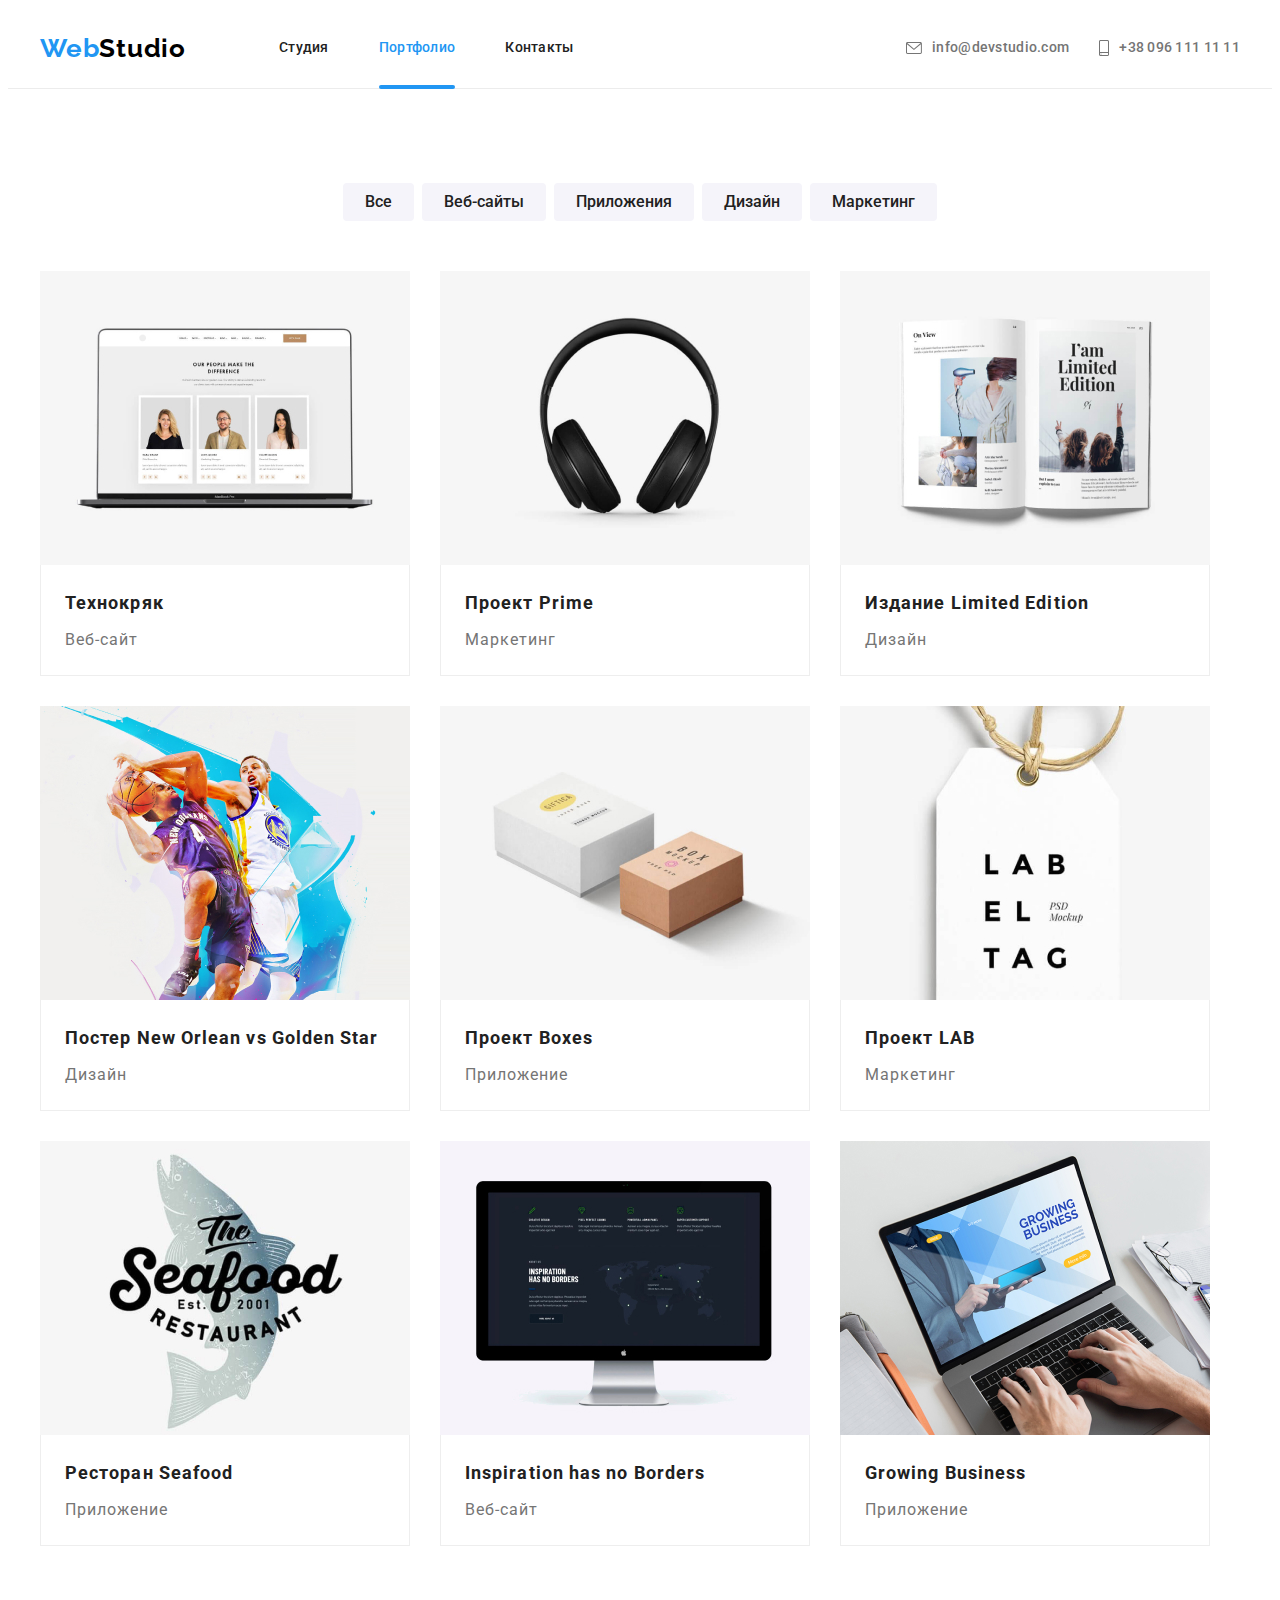
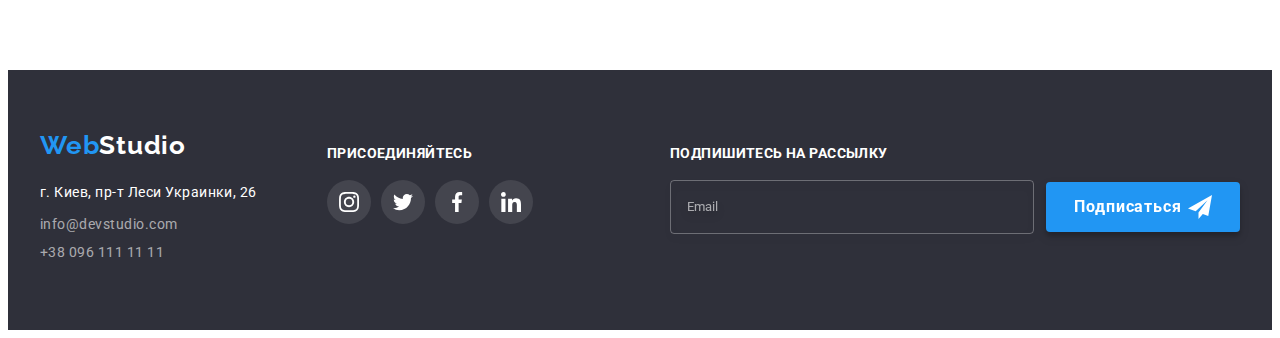
==== portfolio.html @ 794e2be3 "добавляет файлы проекта" ====
<!DOCTYPE html>
<html lang="ru">

<head>
    <meta charset="UTF-8">
    <meta http-equiv="X-UA-Compatible" content="IE=edge">
    <meta name="viewport" content="width=device-width, initial-scale=1.0">
    <title>page 2, Portfolio</title>
    <link rel="preconnect" href="https://fonts.googleapis.com">
    <link rel="preconnect" href="https://fonts.gstatic.com" crossorigin>
    <link href="https://fonts.googleapis.com/css2?family=Raleway:wght@700&family=Roboto:wght@400;500;700;900&display=swap"
        rel="stylesheet">
    <link rel="stylesheet" href="https://cdnjs.cloudflare.com/ajax/libs/modern-normalize/1.1.0/modern-normalize.min.css"
        integrity="sha512-wpPYUAdjBVSE4KJnH1VR1HeZfpl1ub8YT/NKx4PuQ5NmX2tKuGu6U/JRp5y+Y8XG2tV+wKQpNHVUX03MfMFn9Q=="
        crossorigin="anonymous" referrerpolicy="no-referrer" />
    <link rel="stylesheet" href="./css/styles.css">
</head>

<body>
    <!-- Шапка сайта Heder-->
    <header class="header">
        <div class="container header-container">
            <!--Навигация-->
            <nav class="navigate">
                <a class="logo" href="./index.html"><span class="logo-accent">Web</span>Studio</a>
                <ul class="list flex">
                    <li class="site-nav"><a href="./index.html" class="link">Студия</a></li>
                    <li class="site-nav current">
                            <a href="./portfolio.html" class="link active">Портфолио</a>                    
                    </li>
                    <li class="site-nav"><a href="" class="link">Контакты</a></li>
                </ul>
    
            </nav>
            <!--Контакты -->
            <ul class="list contact flex">
                <li class="contact-list">
                    <a class="link link-head-contact" href="mailto:info@devstudio.com">
                        <svg class="contact-icon" width="16" height="12">
                            <use href="./images/icons.svg#icon_envelope"></use>
                        </svg>
                        info@devstudio.com
                    </a>
            
                <li class="contact-list">
                    <a class="link link-head-contact" href="tel:+380961111111">
                        <svg class="contact-icon" width="10" height="16">
                            <use href="./images/icons.svg#icon_smartphone"></use>
                        </svg>
                        +38 096 111 11 11</a>
                </li>
            </ul>
        </div>
    
    </header>

    <main>
        <!--  section Portfolio-->
       <section  class="section portfolio">
        <h1 class="visually-hidden">Портфолио</h1>
            <div class="container portfolio">
                <!-- Filters -->
                <ul class="list flex button-filter-list">
                    <li class="btn-item"><button class="btn button-filter" type="button">Все</button>
                    </li>
                    <li class="btn-item"><button class="btn button-filter" type="button">Веб-сайты</button>
                    </li>
                    <li class="btn-item"><button class="btn button-filter" type="button">Приложения</button>
                    </li>
                    <li class="btn-item"><button class="btn button-filter" type="button">Дизайн</button>
                    </li>
                    <li class="btn-item"><button class="btn button-filter" type="button">Маркетинг</button>
                    </li>
                </ul>
                <!-- ============================
                    Карточка 1 - START
                ============================= -->
                <ul class="list flex">
                    <li class="portfolio-list">
                        <div class="portfolio-thumb">
                            <img class="portfolio-photo" width="370" height="294" src="./images/img_portfolio_page/1_notebook.jpg" alt="Ноутбук">
        <!-- // декоративный overlay на карточку  - start // -->
                            <div class="box-action">
                                <p class="box-action-text">Ресурс предлагает комплексные предложения с разным уровнем функционала и сервисов. Все
                                    это позволит посетителю получить
                                    исчерпывающие сведения о компании или частном лице.</p>
                            </div>
            <!-- // декоративный overlay на карточку  - end // -->
                        </div>
                        <div class="portfolio-box">
                            <h2 class="portfolio-title">Технокряк</h2>
                            <p class="portfolio-text">Веб-сайт</p>
                        </div>
                    </li>
                    <!-- ============================
                         Карточка 1 - END
                    ============================= -->
                    <li class="portfolio-list">
                        <div class="portfolio-thumb">
                            <img class="portfolio-photo" width="370" height="294" src="./images/img_portfolio_page/2_headphones.jpg" alt="Наушники">
                            <div class="box-action">
                                <p class="box-action-text">Ресурс предлагает комплексные предложения с разным уровнем функционала и сервисов. Все
                                    это позволит посетителю получить
                                    исчерпывающие сведения о компании или частном лице.</p>
                            </div>
                        </div>
                        <div class="portfolio-box">
                            <h2 class="portfolio-title">Проект Prime</h2>
                            <p class="portfolio-text">Маркетинг</p>
                        </div>
                    </li>
                    <!-- ================================ -->
                    <li class="portfolio-list">
                        <div class="portfolio-thumb">
                            <img class="portfolio-photo" width="370" height="294" src="./images/img_portfolio_page/3_book.jpg" alt="Книга">
                            <div class="box-action">
                                <p class="box-action-text">Ресурс предлагает комплексные предложения с разным уровнем функционала и сервисов. Все
                                    это позволит посетителю получить
                                    исчерпывающие сведения о компании или частном лице.</p>
                            </div>
                        </div>
                        <div class="portfolio-box">
                            <h2 class="portfolio-title">Издание Limited Edition</h2>
                            <p class="portfolio-text">Дизайн</p>
                        </div>
                    </li>
                    <!-- ================================= -->
                    <li class="portfolio-list">
                        <div class="portfolio-thumb">
                            <img class="portfolio-photo" width="370" height="294" src="./images/img_portfolio_page/4_basketball.jpg" alt="Баскетболисты">
                            <div class="box-action">
                                <p class="box-action-text">Ресурс предлагает комплексные предложения с разным уровнем функционала и сервисов. Все
                                    это позволит посетителю получить
                                    исчерпывающие сведения о компании или частном лице.</p>
                            </div>
                        </div>
                        <div class="portfolio-box">
                            <h2 class="portfolio-title">Постер New Orlean vs Golden Star</h2>
                            <p class="portfolio-text">Дизайн</p>
                        </div>
                    </li>
                    <!-- =================================== -->
                    <li class="portfolio-list">
                        <div class="portfolio-thumb">
                            <img class="portfolio-photo" width="370" height="294" src="./images/img_portfolio_page/5_boxes.jpg" alt="Коробки">
                            <div class="box-action">
                                <p class="box-action-text">Ресурс предлагает комплексные предложения с разным уровнем функционала и сервисов. Все
                                    это позволит посетителю получить
                                    исчерпывающие сведения о компании или частном лице.</p>
                            </div>
                        </div>
                        <div class="portfolio-box">
                            <h2 class="portfolio-title">Проект Boxes</h2>
                            <p class="portfolio-text">Приложение</p>
                        </div>
                    </li>
                    <!-- =================================== -->
                    <li class="portfolio-list">
                        <div class="portfolio-thumb">
                            <img class="portfolio-photo" width="370" height="294" src="./images/img_portfolio_page/6_label.jpg" alt="Лейба">
                            <div class="box-action">
                                <p class="box-action-text">Ресурс предлагает комплексные предложения с разным уровнем функционала и сервисов. Все
                                    это позволит посетителю получить
                                    исчерпывающие сведения о компании или частном лице.</p>
                            </div>
                        </div>
                        <div class="portfolio-box">
                            <h2 class="portfolio-title">Проект LAB</h2>
                            <p class="portfolio-text">Маркетинг</p>
                        </div>
                    </li>
                    <!-- ===================================== -->
                    <li class="portfolio-list">
                        <div class="portfolio-thumb">
                            <img class="portfolio-photo" width="370" height="294" src="./images/img_portfolio_page/7_seafood.jpg" alt="Морепродукты">
                            <div class="box-action">
                                <p class="box-action-text">Ресурс предлагает комплексные предложения с разным уровнем функционала и сервисов. Все
                                    это позволит посетителю получить
                                    исчерпывающие сведения о компании или частном лице.</p>
                            </div>
                        </div>
                        <div class="portfolio-box">
                            <h2 class="portfolio-title">Ресторан Seafood</h2>
                            <p class="portfolio-text">Приложение</p>
                        </div>
                    </li>
                    <!-- ===================================== -->
                    <li class="portfolio-list">
                        <div class="portfolio-thumb">
                            <img class="portfolio-photo" width="370" height="294" src="./images/img_portfolio_page/8_screen_computer.jpg" alt="Экран компьютера">
                            <div class="box-action">
                                <p class="box-action-text">Ресурс предлагает комплексные предложения с разным уровнем функционала и сервисов. Все
                                    это позволит посетителю получить
                                    исчерпывающие сведения о компании или частном лице.</p>
                            </div>
                        </div>
                        <div class="portfolio-box">
                            <h2 class="portfolio-title">Inspiration has no Borders</h2>
                            <p class="portfolio-text">Веб-сайт</p>
                        </div>
                    </li>
                    <!-- ======================================= -->
                    <li class="portfolio-list">
                        <div class="portfolio-thumb">
                            <img class="portfolio-photo" width="370" height="294" src="./images/img_portfolio_page/9_hands.jpg" alt="Руки">
                            <div class="box-action">
                                <p class="box-action-text">Ресурс предлагает комплексные предложения с разным уровнем функционала и сервисов. Все
                                    это позволит посетителю получить
                                    исчерпывающие сведения о компании или частном лице.</p>
                            </div>
                        </div>
                        <div class="portfolio-box">
                            <h2 class="portfolio-title">Growing Business</h2>
                            <p class="portfolio-text">Приложение</p>
                        </div>
                    </li>
                    <!-- ====================================== -->
                </ul>
            </div>
       </section>

    </main>

    <!-- Футер -->
    <footer class="footer">
        <div class="container">
            <ul class="list flex">
                <li class="footer-box">
    
                    <a class="logo logo-white" href="/"><span class="logo-accent">Web</span>Studio</a>
    
                    <address class="address">г. Киев, пр-т Леси Украинки, 26</address>
    
                    <ul class="list">
                        <li class="adress-list"><a href="mailto:info@devstudio.com" class="contact">info@devstudio.com</a>
                        </li>
                        <li class="adress-list"><a href="tel:+380961111111" class="contact">+38 096 111 11 11</a></li>
                    </ul>
                </li>
                <!-- Присоединяйтесь, ссылки на соц сети -->
                <li class="footer-box">
    
                    <h3 class="footer-title">ПРИСОЕДИНЯЙТЕСЬ</h3>
    
                    <ul class="footer-list">
                        <li class="socials-item">
                            <a class="footer-socials-link" href="https://instagram.com" target="_blank"
                                rel="noopener noreferrer" aria-label="Instagram link">
                                <svg class="footer-socials-icon" width="20" height="20">
                                    <use href="./images/icons.svg#icon_instagram"></use>
                                </svg>
                            </a>
                        </li>
                        <li class="socials-item">
                            <a class="footer-socials-link" href="https://twitter.com" target="_blank"
                                rel="noopener noreferrer" aria-label="Twitter link">
                                <svg class="footer-socials-icon" width="20" height="20">
                                    <use href="./images/icons.svg#icon_twitter"></use>
                                </svg>
                            </a>
                        </li>
                        <li class="socials-item">
                            <a class="footer-socials-link" href="https://facebook.com" target="_blank"
                                rel="noopener noreferrer" aria-label="Facebook link">
                                <svg class="footer-socials-icon" width="20" height="20">
                                    <use href="./images/icons.svg#icon_facebook"></use>
                                </svg>
                            </a>
                        </li>
                        <li class="socials-item">
                            <a class="footer-socials-link" href="https://linkedin.com" target="_blank"
                                rel="noopener noreferrer" aria-label="Linkedin link">
                                <svg class="footer-socials-icon" width="20" height="20">
                                    <use href="./images/icons.svg#icon_linkedin"></use>
                                </svg>
                            </a>
                        </li>
                    </ul>   
                </li>
                <li class="footer-custom">
                    <!-- Форма футер подпишитесь на рассылку - start -->
                    
                    <p class="footer-title">Подпишитесь на рассылку</p>
                    <form class="form-footer">
                    
                        <label class="visually-hidden">Email</label>
                        <input class="footer-input" type="email" name="email" placeholder="Email" />
                       
                        <button class="btn footer-submit" type="submit">Подписаться
                            <svg class="footer-send" width="24" height="24">
                                <use href="./images/icons.svg#icon-send"></use>
                            </svg>
                        </button>
                    </form>
                    <!-- Форма футер подпишитесь на рассылку - END -->
                </li>
            </ul>
        </div>
    </footer>
</body>

</html>
---- css/styles.css ----
/* =================
      css Переменные 
==================== */
:root {
--primary-text-color: #757575;
--logo-text-color: #000000;
--title-text-color: #212121;
--accent-color: #2196f3;
--primary-background-color: #e5e5e5;
--bg-color-section: #F5F4FA;
--bg-color-hero:#C4C4C4;
--wight-color: #ffffff;
--bg-icon: #AFB1B8;
--box-shadow-card: 0px 1px 3px rgba(0, 0, 0, 0.12),0px 1px 1px rgba(0, 0, 0, 0.14),0px 2px 1px rgba(0, 0, 0, 0.2);
--box-shadow-button: 0px 4px 4px rgba(0, 0, 0, 0.15);
--box-shadow-active-btn-filter: 0px 3px 1px rgba(0, 0, 0, 0.1),
0px 1px 2px rgba(0, 0, 0, 0.08),
0px 2px 2px rgba(0, 0, 0, 0.12);
--box-shadow-portfolio-list: 0px 1px 1px rgba(0, 0, 0, 0.12),
    0px 4px 4px rgba(0, 0, 0, 0.06),
    1px 4px 6px rgba(0, 0, 0, 0.16);
--bg-color-portfolio-thumb:rgba(33, 150, 243, 0.9);
}


body {
  font-family: Roboto, sans-serif;
  background-color: var(--wight-color);
  letter-spacing: 0.03em;
}

/* =======================
общие классы - start 
======================== */
img {
  display: block;
}

p {
  margin: 0;
}

.link {
  text-decoration: none;
}

.container {
  width: 1200px;
  margin-left: auto;
  margin-right: auto;
  padding-left: 15px;
  padding-right: 15px;
}

.list {
  list-style: none;
  padding: 0;
  margin: 0;
}

.list.flex {
  display: flex;
  flex-wrap: wrap;
  align-items: center;
}

.visually-hidden {
  position: absolute;
  width: 1px;
  height: 1px;
  margin: -1px;
  border: 0;
  padding: 0;
  white-space: nowrap;
  clip-path: inset(100%);
  clip: rect(0 0 0 0);
  overflow: hidden;
}

.team-title,
.hero-title,
.covorker-title,
.portfolio-title,
.portfolio-text,
.quality-title,
.title-section,
.clients-title,
.paragraph,
.not-displayed,
.futer-title {
  padding: 0px;
  margin: 0px;
}

.item {
  text-decoration: none;
  font-weight: 500;
  font-size: 14px;
  line-height: 1.14;
  letter-spacing: 0.02em;
  color: var(--primary-text-color);
  transition: color 250ms
  cubic-bezier(0.4, 0, 0.2, 1);
}

.item:hover,
.item:focus {
  color: var(--accent-color);
}
/* ========================= 
общие классы - end 
========================== */


/* =======================
ЛОГОТИП - start 
======================== */

.logo {
  text-decoration: none;
  font-family: Raleway, sans-serif;
  font-weight: 700;
  font-size: 26px;
  line-height: 1.19;
  letter-spacing: 0.03em;
  color: var(--logo-text-color);
}

.logo-accent {
  text-decoration: none;
  color: var(--accent-color);
}

/* =========================
часть лого в Футере 
========================== */
.logo-white {
  display: inline-block;
  margin-bottom: 20px;
  text-decoration: none;
  color: var(--wight-color);
}

.navigate > .logo {
  margin-right: 93px;
}

/* =========================
       ЛОГОТИП - end 
========================== */

/* ==========================
ШАПКА САЙТА Heder  - start
=========================== */

.header {
  border-bottom: 1px solid #ececec;
}

.header-container {
  display: flex;
  align-items: center;
}

.navigate {
  display: flex;
  align-items: center;
}

/* =================================
КНОПКИ НАВИГАЦИИ по сайту - start 
================================== */

.btn-item:not(:last-child) {
  margin-right: 8px;
}

.site-nav:not(:last-child) {
  margin-right: 50px;
}

.contact-flex {
  display: flex;
  align-items: center;
  justify-content: center;
}

.site-nav {
  display: block;
  padding-top: 32px;
  padding-bottom: 32px;
  font-weight: 500;
  font-size: 14px;
  line-height: 1.14;
  letter-spacing: 0.02em;
}
/* ===============================
подчеркивание на активной странице - start 
===============================  */

.site-nav.current {
  padding: 0;
}
.link.active {
  position: relative;
  display: block;
  padding-top: 32px;
  padding-bottom: 32px;
}

.active::after {
  position: absolute;
  content: '';
  left: 0;
  bottom: -1%;
  width: 100%;
  height: 4px;
  background: #2196F3;
  border-radius: 2px; 
}


/* ==============================
кнопки навигация по сайту - end 
================================ */

/* ===============================
ссылки на e-mail и тел - start 
================================ */


.link-head-contact {
  display: flex;
  justify-content: center;
  align-items: center;
  
  padding-top: 32px;
  padding-bottom: 32px;
  font-weight: 500;
  font-size: 14px;
  line-height: 1.14;
  letter-spacing: 0.02em;
  color: var(--primary-text-color);
  transition: color 250ms
  cubic-bezier(0.4, 0, 0.2, 1);
}


.link.link-head-contact:hover,
.link.link-head-contact:focus {
  color: var(--accent-color);
}

.site-nav .link:hover,
.site-nav .link:focus {
  color: var(--accent-color);
}

.site-nav .link {
  text-decoration: none;
  font-weight: 500;
  font-size: 14px;
  line-height: 1.14;
  letter-spacing: 0.02em;
  color: var(--title-text-color);
  transition: color 250ms
  cubic-bezier(0.4, 0, 0.2, 1);
}

.current >.link {
  color: var(--accent-color);
}

.icon-page {
  fill: currentColor;
}

.list.contact {
  margin-left: auto;
}

.contact-list:not(:last-child) {
  margin-right: 30px;
}
/* ================================
иконки конверт и телефон - start 
=================================  */
.contact-icon {
  margin-right: 10px;
  fill: currentColor
  
}

.link-head-contact:hover.contact-icon,
.link-head-contact:focus.contact-icon {
  color: var(--accent-color);
}


/* ================================
иконки конверт и телефон - end 
================================= */
/* ================================
ШАПКА САЙТА Heder - end 
================================== */


/* ================================
ГЛАВНАЯ СТРАНИЦА - start 
================================== */

/* =========================
SECTION Герой - start 
========================== */

.section {
  padding-top: 94px;
  padding-bottom: 94px;
}

.hero-section {
  background-color: var(--bg-color-hero);
  text-align: center;
}

/* ===========================
фон на весь блок Герой - start 
============================ */

.overlay {
  max-width: 1600px;
  margin-left: auto;
  margin-right: auto;
  padding-top: 200px;
  padding-bottom: 200px;
  background-image: linear-gradient(
    to right,
    rgba(47, 48, 58, 0.4),
    rgba(47, 48, 58, 0.4)
  ),
  url(../images/img_main_page/bg_hero_copy.jpeg);
  background-repeat: no-repeat;
  background-position: center;
  background-size: cover;
}

.hero-title {
  margin-top: 0;
  margin-bottom: 30px;
  font-weight: 900;
  font-size: 44px;
  line-height: 1.36;
  color: var(--wight-color);
  text-align: center;
  text-transform: uppercase;
  letter-spacing: 0.06em;
}

/* ==========================
фон на весь блок Герой - end 
=========================== */

/* ===========================
Button Заказать услугу - start 
============================ */

.btn {
  display: inline-flex;
  align-items: center;
  border: none;
  cursor: pointer;
  position: relative;
  border-radius: 4px;
}

.hero-button {
  box-shadow: var(--box-shadow-button);
  padding: 10px 32px;
  font-weight: 700;
  font-size: 16px;
  line-height: 1.87;
  text-align: center;
  color: var(--wight-color);
  background-color: var(--accent-color);
  transition: color 250ms cubic-bezier(0.4, 0, 0.2, 1);
}
.hero-button:hover,
.hero-button:focus {
  background-color: #188CE8;
}


/* =========================
Button Заказать услугу - end 
========================== */

/* ==============
МОДАЛЬНОЕ ОКНО - start
============== */
.backdrop {
  position: fixed;
  top: 0;
  left: 0;
  width: 100%;
  height: 100%;
  background: rgba(0, 0, 0, 0.5);
  opacity: 1;
  transition: opacity 250ms cubic-bezier(0.4, 0, 0.2, 1);
}

.backdrop.is-hidden {
  visibility: hidden;
  opacity: 0;
  pointer-events: none;
} 

.modal {
  position: absolute;
top: 50%;
left: 50%;
padding: 40px;
text-align: left;
min-width: 528px;
min-height: 581px;
background-color: var(--wight-color);
box-shadow: 0px 1px 3px rgba(0, 0, 0, 0.12),
0px 1px 1px rgba(0, 0, 0, 0.14),
0px 2px 1px rgba(0, 0, 0, 0.2);
border-radius: 4px;

transform: translate(-50%, -50%) scaleX(1);
transition: transform 250ms cubic-bezier(0.4, 0, 0.2, 1);
}

.backdrop.is-hidden .modal {
  transform: translate(-50%, -50%) scaleX(0);
  
}

.close-modal {
  position: absolute;
  display: flex;
  align-items: center;
  justify-content: center;
  padding: 0;
  top: 8px;
  right: 8px;
  width: 30px;
  height: 30px;
  border: 1px solid rgba(0, 0, 0, 0.1);
  border-radius: 50%;
  background-color: transparent;
  transition: border 250ms cubic-bezier(0.4, 0, 0.2, 1);
  cursor: pointer;   
} 

.close-svg { 
  transition: fill 250ms cubic-bezier(0.4, 0, 0.2, 1); 
}

.close-modal:hover .close-svg,
.close-modal:focus .close-svg {
  fill: var(--accent-color);
}



/* ФОРМА с данными - start */
.form-data {
  display: flex;
  flex-direction: column;
 justify-content: center;
}

.form-box {
  position: relative;
  display: flex;
  flex-direction: column;
  align-items: flex-start;
  margin-bottom: 10px;
}

.form-label {
  margin-bottom: 4px;
  font-size: 12px;
  line-height: 1.16;
  letter-spacing: 0.01em;
  color: var(--primary-text-color);
}

.form-input {
  width: 448px;
  padding: 11px 12px 11px 42px;
  outline: transparent;
  color: var(--primary-text-color);
  border: 1px solid rgba(33, 33, 33, 0.2);
  border-radius: 4px;
  transition: border 250ms cubic-bezier(0.4, 0, 0.2, 1);
}


.form-icon {
  position: absolute;
  left: 12px;
  bottom: 11px;
  fill: var(--title-text-color);
  transition: fill 250ms cubic-bezier(0.4, 0, 0.2, 1);
}

.comment-box {
  position: relative;
  display: flex;
  flex-direction: column;
  align-items: flex-start;
  margin-bottom: 20px;
  width: 100%;
}

textarea {
  width: 100%;
  height: 120px;
  padding: 12px 16px;
  font-size: 12px;
  outline: transparent;
  line-height: 1.16;
  letter-spacing: 0.01em;
  color: rgba(117, 117, 117, 0.5);

  border: 1px solid rgba(33, 33, 33, 0.2);
  border-radius: 4px;
  transition: border 250ms cubic-bezier(0.4, 0, 0.2, 1);
  resize: none;
}


.confirm-label {
  position: relative;
  display: flex;
  justify-content: center;
  align-items: center;
  margin-bottom: 30px;
  font-size: 14px;
  width: 423px;
  line-height: 1.71;
  letter-spacing: 0.03em;
  color: var(--primary-text-color);
}


.form-input:hover,
.form-input:focus,
textarea:hover,
textarea:focus,
.form-input:not(:placeholder-shown),
textarea:not(:placeholder-shown){
  border: 1px solid var(--accent-color);
}

.form-input:hover+.form-icon,
.form-input:focus+.form-icon,
.form-input:not(:placeholder-shown)+.form-icon {
  fill: var(--accent-color);
}



.form-icon:not(:placeholder-shown) {
  color: #2196f3;
}

.form-title {
  font-weight: 700;
  font-size: 20px;
  line-height: 1.15;
  text-align: center;
  letter-spacing: 0.03em;
  margin-bottom: 12px;
  color: var(--title-text-color);
}


.form-box.comment {
  margin-bottom: 0;
}

.confirm-label {
  display: flex;
  align-items: center;
  justify-content: center;
  width: 443px;
  height: 24px;
  font-size: 14px;
  margin-bottom: 30px;
  line-height: 1.71;
  letter-spacing: 0.03em;
  color: var(--primary-text-color);
}

.confirm-accent {
  text-decoration-line: underline;
  color: var(--accent-color);
  cursor: pointer;
}

/* скрыть элемент checkbox по-умолчанию при этом сохранив все его свойства */
.confirm-input {
  -wekit-appearance: none;
  -moz-appearance: none;
  appearance: none;
}

.confirm-input {
  position: absolute;
  top: 5px;
  left: 1px;
}


.confirm-item {
  display: flex;
  align-items: center;
  justify-content: center;
  width: 16px;
  height: 15px;
  margin-right: 8px;
  border: 2px solid var(--title-text-color);
  border-radius: 2px;
}


.confirm-icon {
  fill: var(--wight-color);
}


.confirm-input:checked + .confirm-item {
  background-color: var(--accent-color);
  border: 2px solid var(--accent-color);
  
}

/* =========================== */

.form-submit {
  padding: 10px 55px;
  margin-left: auto;
  margin-right: auto;
  min-height: 50px;
  min-width: 200px;
  font-weight: 700;
  font-size: 16px;
  line-height: 1.87;
  text-align: center;
  color: var(--wight-color);
  background-color: var(--accent-color);
  transition: background-color 250ms cubic-bezier(0.4, 0, 0.2, 1), box-shadow 250ms cubic-bezier(0.4, 0, 0.2, 1);
}

.form-submit:hover,
.form-submit:focus {
  background-color: #188CE8;
  box-shadow: 0px 4px 4px rgba(0, 0, 0, 0.15);
}


/* ФОРМА с данными - END */



/* ================
section Герой - end 
================= */


/* =========================
SECTION Преимущества - start
========================== */

.section.quality {
  padding-bottom: 0;
}

.list.flex > .quality-item {
  flex-basis: calc(100% / 4 - 30px);
}

.quality-item {
  margin-right: 30px;
  
}

.quality-item:last-child {
  margin-right: 0;
}

 /* ==================
    иконка фон - start
 ================== */

.quality-item {
  margin-right: 30px;
  margin-bottom: 30px;
}
.box-icon {
  display: flex;
  justify-content: center;
  align-items: center;
  margin-bottom: 30px;
  height: 120px;
  background-color: var(--bg-color-section);
  border-radius: 4px;
}

.icon.svg {
  margin: auto;
}


/* ==================
    иконка фон - end
 ================== */

.quality-title {
  margin-bottom: 10px;
  font-weight: 700;
  font-size: 14px;
  line-height: 1.14;
  text-transform: uppercase;
  color: var(--title-text-color);

}
.paragraph.quality {
  font-size: 14px;
  line-height: 1.71;
  color: var(--primary-text-color);
}

/* =========================
SECTION Преимущества - end
========================= */ 


/* ============================== 
SECTION Чем мы занимаемся - start
=============================== */
.title-section {
  margin-bottom: 50px;
  font-weight: 700;
  font-size: 36px;
  line-height: 1.16;
  text-align: center;

  color: var(--title-text-color);
}

.specialization-item {
  position: relative;
}

.specialization-item:not(:last-child) {
  margin-right: 30px;
}


.card-title {
  position: absolute;
  padding: 27px 0;
  width: 100%;
  left: 0;
  bottom: 0;
  margin: 0;
  font-weight: 700;
  font-size: 14px;
  line-height: 1;
  text-align: center;
  letter-spacing: 0.03em;
  text-transform: uppercase;
  color: var(--wight-color);
  background-color: rgba(47, 48, 58, 0.8);
}
/* ==============================
SECTION Чем мы занимаемся - end 
=============================== */

/* =============================
SECTION Наша команда - start 
============================== */

.team-section {
  background-color: var(--bg-color-section);
}

.team-title {
  margin-bottom: 50px;
  font-weight: 700;
  font-size: 36px;
  line-height: 1.16;
  text-align: center;

  color: var(--title-text-color);
}

.covorker {
  background-color: var(--wight-color)
}

.covorker-box {
  padding: 30px 15px;
  box-shadow: var(--box-shadow-card);
  border-radius: 0px 0px 4px 4px;
}

.covorker:not(:last-child) {
  margin-right: 30px;
}


.covorker-title {
  margin-bottom: 10px;
  font-weight: 500;
  font-size: 16px;
  line-height: 1.18;
  text-align: center;
  color: var(--title-text-color);
}
.covorker-position {
  margin-bottom: 16px;
  font-size: 16px;
  line-height: 1.18;
  text-align: center;
  color: var(--primary-text-color);
}

/* ======================= 
ICON social-link - start
======================== */

.socials-list { 
  display: flex;
  align-items: center;
  justify-content: center;
}

.socials-item {
  margin-right: 10px;
}
.socials-item:last-child {
  margin-right: 0;
}

.socials-link {
  display: flex;
  justify-content: center;
  align-items: center;
  flex-basis: calc(100% / 4 - 10px);
  width: 44px;
  height: 44px;
  border-radius: 50%;
  background-color: transparent;
  transition: background-color 250ms
  cubic-bezier(0.4, 0, 0.2, 1);
}

.socials-link:hover,
.socials-link:focus {
  background-color: var(--accent-color);
}

.socials-icon {
  fill: var(--bg-icon);
  transition: fill 250ms cubic-bezier(0.4, 0, 0.2, 1);
}

.socials-link:hover .socials-icon,
.socials-link:focus .socials-icon {
  fill: #ffffff;
}

/* ======================= 
ICON social-link - end
======================== */
/* ==========================
SECTION Наша команда - end 
=========================== */


/* ================================ 
SECTION Постоянные клиенты - start 
================================= */

.clients-title {
  margin-bottom: 50px;
  font-weight: 700;
  font-size: 36px;
  line-height: 1.16;
  text-align: center;
  color: var(--title-text-color);
}

/* ========================== 
иконки  logo клиентов - start
========================== */

.clients-list {
  display: flex;
  align-items: center;
  flex-wrap: wrap;
  gap: 30px;
  
}

.clients-item {
  display: flex;
  align-items: center;
  justify-content: center;
  width: 170px;
  height: 92px;
  border: 1px solid var(--bg-icon);
  color: var(--bg-icon);
  border-radius: 4px;
  cursor: pointer;
  transition: color 250ms
  cubic-bezier(0.4, 0, 0.2, 1);
  transition: border-color 250ms cubic-bezier(0.4, 0, 0.2, 1);
}


.clients-item:hover {
  color: var(--accent-color);
  border-color: var(--accent-color);
}

.clients-icon {
  fill: currentColor;
}
/* ========================== 
иконки  logo клиентов - end
========================== */

/* =============================
SECTION Постоянные клиенты - end
============================== */


/* ========================
        ФУТЕР - start 
========================= */

.footer {
  justify-content: flex-start;
  align-items: baseline;
  padding-top: 60px;
  padding-bottom: 60px;
  background: #2f303a;
}
/* 
.footer-box-icon {
  padding-bottom: 30px;
} */

.address {
  margin-bottom: 9px;
  font-style: normal;
  font-size: 14px;
  line-height: 1.71;
  color: var(--wight-color);
}

.adress-list {
  margin-bottom: 9px;
}

.contact {
  font-size: 14px;
  text-decoration: none;
  color: rgba(255, 255, 255, 0.6);
}

/* ================================ 
Присоединяйтесь, ссылки на соц сети
================================ */

.footer-box:not(:last-child) {
margin-right: 70px;
}

.footer-custom {
  margin-left: auto;
}

.footer-title {
  margin-top: 0;
  margin-bottom: 20px;
  font-weight: 700;
  font-size: 14px;
  line-height: 1;
  letter-spacing: 0.03em;
  text-align: start;
  text-transform: uppercase;
  color: #FFFFFF;
} 


/* ======================================== 
Присоединяйтесь, ссылки на соц сети - start
========================================= */

.footer-list {
  display: flex;
  align-items: flex-start;
  justify-content: center;
  list-style: none;
  padding-left: 0;
  padding-bottom: 30px;
  }



.footer-socials-item {
  margin-right: 10px;
}

.footer-socials-item:last-child {
  margin-right: 0;
}

.footer-socials-link {
  display: flex;
  justify-content: center;
  align-items: center;
  flex-basis: calc(100% / 4 - 10px);
  width: 44px;
  height: 44px;
  border-radius: 50%;
  background: rgba(255, 255, 255, 0.1);
  transition: background-color 250ms
  cubic-bezier(0.4, 0, 0.2, 1);
}

.footer-socials-link:hover,
.footer-socials-link:hover:focus {
  background-color: var(--accent-color);
}

.footer-socials-icon {
  fill: #FFFFFF
  
}

.footer-socials-link:hover .footer-socials-icon,
.footer-socials-link:focus .footer-socials-icon {
  fill: #ffffff
} 
/* ======================================== 
Присоединяйтесь, ссылки на соц сети - end
========================================= */

/* ===============================
ФОРМА ФУТЕР подпишитесь на рассылку - start
=============================== */

.form-footer {
  position: relative;
  display: flex;
  align-items: center;
  justify-content: space-between;
  width: 570px;
  
  margin-bottom: 20px;
  padding: 0;
  background-color: transparent;

box-sizing: border-box;
filter: drop-shadow(0px 4px 4px rgba(0, 0, 0, 0.15));
border-radius: 4px;
}


.footer-input {
  font-family: inherit;
  width: 358px;
  height: 50px;
  margin-right: 12px;
  padding-left: 16px;
  border: 1px solid rgba(255, 255, 255, 0.3);
  background-color: transparent;
  filter: drop-shadow(0px 4px 4px rgba(0, 0, 0, 0.15));
  border-radius: 4px;
}

.footer-input::placeholder {
  color: rgba(255, 255, 255, 0.6);
}

.footer-send {
  position: absolute;
  right: 28px;
  top: 13px;
  fill: var(--wight-color);
  
}


.footer-submit {
  font-family: inherit;
  width: 200px;
  margin: 0;
  padding: 10px 28px;
  font-weight: 700;
  font-size: 16px;
  line-height: 1.87;
  letter-spacing: 0.06em;
  text-align: center;
  color: var(--wight-color);
  background-color: var(--accent-color);
  box-shadow: 0px 4px 4px rgba(0, 0, 0, 0.15);
  border-radius: 4px;

}

/* ===============================
ФОРМА ФУТЕР подпишитесь на рассылку - END
=============================== */


/* ============== 
     ФУТЕР - end 
=============== */


/* ==========================
СТРАНИЦА ПОРТФОЛИО - start
========================== */

/* =========================
SECTION Portfolio - start
========================= */

/* ================== 
фильтр Кнопки - start
================== */

.list.button-filter-list {
  margin-bottom: 50px;
}

.list.button-filter-list {
  justify-content: center;
}


.button-filter {
  padding: 6px 22px;
  cursor: pointer;
  font-family: "Roboto";
  font-weight: 500;
  font-size: 16px;
  line-height: 1.62;
  text-align: center;

  color: var(--title-text-color);
  background-color: #f5f4fa;
  transition: background-color 250ms cubic-bezier(0.4, 0, 0.2, 1), color 250ms cubic-bezier(0.4, 0, 0.2, 1), box-shadow 250ms cubic-bezier(0.4, 0, 0.2, 1);
}

.button-filter:hover,
.button-filter:focus {
  color: var(--wight-color);
  background-color: var(--accent-color);
  box-shadow: var(--box-shadow-active-btn-filter);
  
}
/* ================ 
фильтр Кнопки - end
================ */

/* ===================================
таблица с картинками ПОРТФОЛИО - start
=================================== */
.portfolio-list {
  flex-basis: calc(100% / 3 - 30px);
  cursor: pointer;
  margin-right: 30px;
  margin-bottom: 30px;
  background-color: var(--wight-color);
  transition: box-shadow 250ms cubic-bezier(0.4, 0, 0.2, 1)
  
}


.portfolio-list:nth-child(3n) {
  margin-right: 0px;
}

/* =================================== 
декоративный overlay на карточку - start
==================================== */
.portfolio-thumb {
  position: relative;
  display: flex;
  overflow: hidden;
}

.box-action {
  padding: 63px 24px;
  position: absolute;
  left: 0;
  bottom: 0;
  width: 100%;
  height: 100%;
  background-color: var(--bg-color-portfolio-thumb);
  opacity: 0; 
  transform: translateY(100%);
  transition: transform 250ms cubic-bezier(0.4, 0, 0.2, 1), opacity 250ms cubic-bezier(0.4, 0, 0.2, 1);
  
}


.box-action-text {
  font-size: 18px;
  line-height: 1.55;
  letter-spacing: 0.03em;
  color: var(--wight-color)
}

.portfolio-list:hover.portfolio-thumb >.box-action,
.portfolio-list:hover .portfolio-thumb > .box-action {
  opacity: 1;
  transform: translateY(0);
}
/* =================================== 
декоративный overlay на карточку - END
==================================== */

.portfolio-list:hover,
.portfolio-list:focus {
  box-shadow: var(--box-shadow-portfolio-list);
}

.portfolio-box {
  padding: 20px 24px;
  border-left: 1px solid #eeeeee;
  border-right: 1px solid #eeeeee;
  border-bottom: 1px solid #eeeeee;
  background-color: var(--wight-color);
}

.portfolio-title {
  margin-bottom: 4px;
  font-size: 18px;
  line-height: 2;
  letter-spacing: 0.06em;
  color: var(--title-text-color);
}

.portfolio-text {
  font-size: 16px;
  line-height: 1.87;
  letter-spacing: 0.06em;
  color: var(--primary-text-color);
}
/* =================================
таблица с картинками ПОРТФОЛИО - end
================================= */
/* ===================== 
SECTION Portfolio - end
====================== */
/* ===================== 
СТРАНИЦА ПОРТФОЛИО - end
====================== */
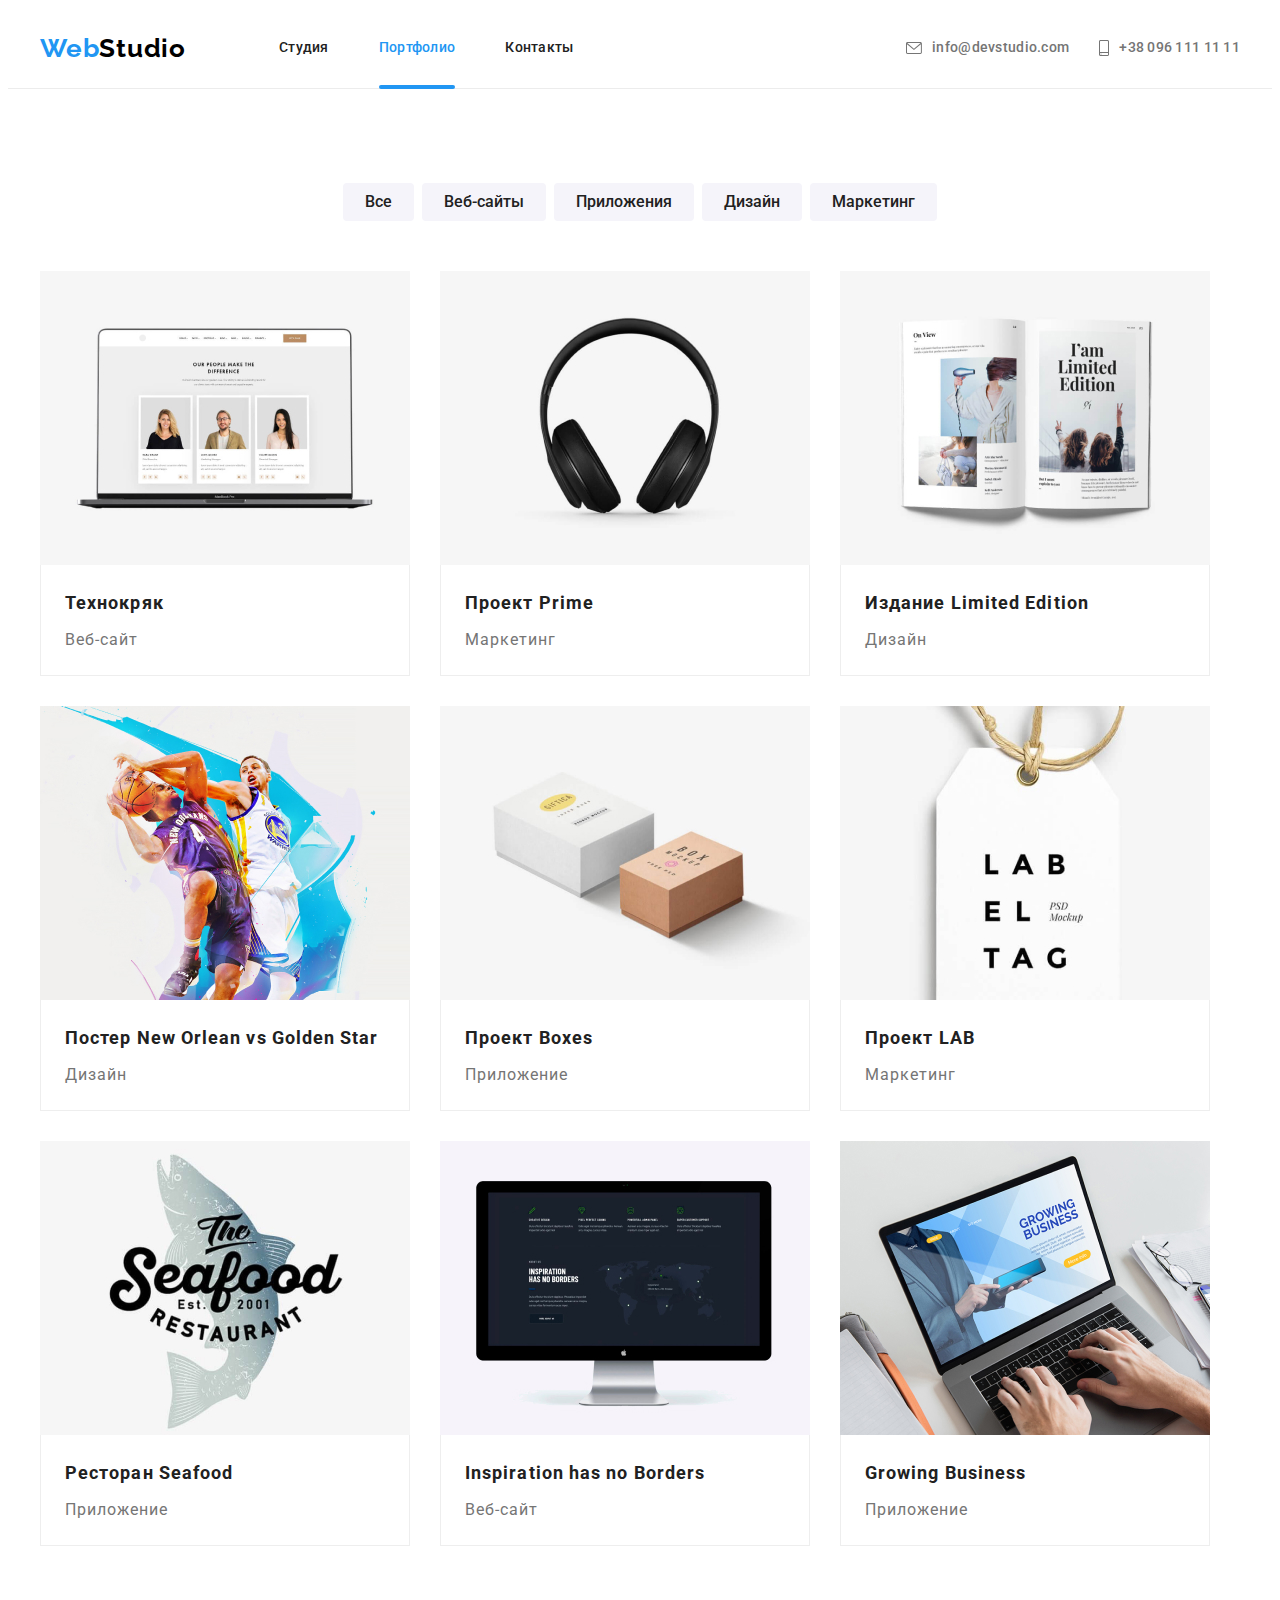
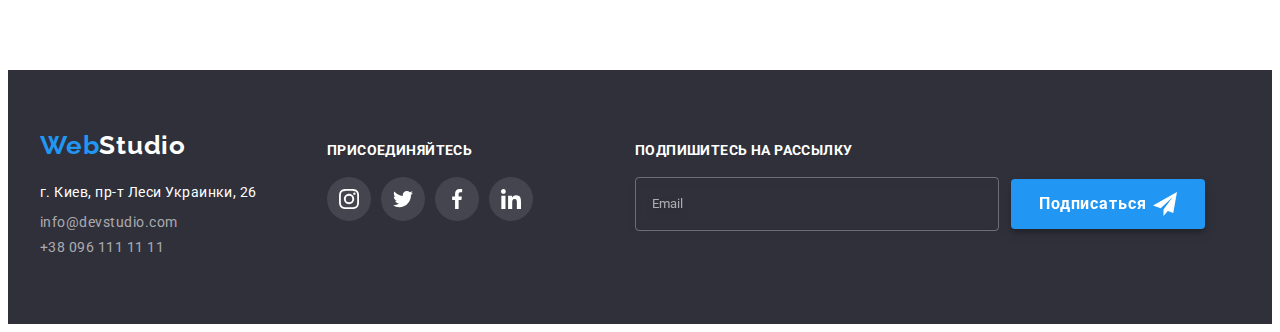
==== commit 66cd457b: "добавляет оформление по БЭМ  Header и Footer" ====
--- a/portfolio.html
+++ b/portfolio.html
@@ -19,32 +19,34 @@
 <body>
     <!-- Шапка сайта Heder-->
     <header class="header">
-        <div class="container header-container">
+        <div class="header__container">
             <!--Навигация-->
             <nav class="navigate">
-                <a class="logo" href="./index.html"><span class="logo-accent">Web</span>Studio</a>
-                <ul class="list flex">
-                    <li class="site-nav"><a href="./index.html" class="link">Студия</a></li>
-                    <li class="site-nav current">
-                            <a href="./portfolio.html" class="link active">Портфолио</a>                    
-                    </li>
-                    <li class="site-nav"><a href="" class="link">Контакты</a></li>
+                <a class="logo" href="./index.html"><span class="logo--accent">Web</span>Studio</a>
+                <ul class="list">
+    
+                    <li class="navlist__site">
+                        <a href="./index.html" class="navlist__link">Студия</a>
+                    </li>
+    
+                    <li class="navlist__site navlist__site--current"><a href="./portfolio.html" class="navlist__link--active">Портфолио</a></li>
+                    <li class="navlist__site"><a href="" class="navlist__link">Контакты</a></li>
                 </ul>
     
             </nav>
             <!--Контакты -->
-            <ul class="list contact flex">
-                <li class="contact-list">
-                    <a class="link link-head-contact" href="mailto:info@devstudio.com">
-                        <svg class="contact-icon" width="16" height="12">
+            <ul class="header-contact">
+                <li class="header-contact__list">
+                    <a class="header-contact__link" href="mailto:info@devstudio.com">
+                        <svg class="header-contact__icon" width="16" height="12">
                             <use href="./images/icons.svg#icon_envelope"></use>
                         </svg>
                         info@devstudio.com
                     </a>
-            
-                <li class="contact-list">
-                    <a class="link link-head-contact" href="tel:+380961111111">
-                        <svg class="contact-icon" width="10" height="16">
+                </li>
+                <li class="header-contact__list">
+                    <a class="header-contact__link" href="tel:+380961111111">
+                        <svg class="header-contact__icon" width="10" height="16">
                             <use href="./images/icons.svg#icon_smartphone"></use>
                         </svg>
                         +38 096 111 11 11</a>
@@ -223,69 +225,71 @@
 
     <!-- Футер -->
     <footer class="footer">
-        <div class="container">
-            <ul class="list flex">
-                <li class="footer-box">
-    
-                    <a class="logo logo-white" href="/"><span class="logo-accent">Web</span>Studio</a>
+        <div class="footer__container">
+            <div class="footer__list">
+                <div class="footer__box">
+    
+                    <a class="logo--white" href="/"><span class="logo--accent">Web</span>Studio</a>
     
                     <address class="address">г. Киев, пр-т Леси Украинки, 26</address>
     
-                    <ul class="list">
-                        <li class="adress-list"><a href="mailto:info@devstudio.com" class="contact">info@devstudio.com</a>
-                        </li>
-                        <li class="adress-list"><a href="tel:+380961111111" class="contact">+38 096 111 11 11</a></li>
+                    <ul class="contact">
+                        <li class="contact__link"><a href="mailto:info@devstudio.com"
+                                class="contact__text">info@devstudio.com</a>
+                        </li>
+                        <li class="contact__link"><a href="tel:+380961111111" class="contact__text">+38 096 111 11 11</a>
+                        </li>
                     </ul>
-                </li>
+                </div>
                 <!-- Присоединяйтесь, ссылки на соц сети -->
-                <li class="footer-box">
-    
+                <div class="footer__box">
+                
                     <h3 class="footer-title">ПРИСОЕДИНЯЙТЕСЬ</h3>
-    
+                
                     <ul class="footer-list">
                         <li class="socials-item">
-                            <a class="footer-socials-link" href="https://instagram.com" target="_blank"
-                                rel="noopener noreferrer" aria-label="Instagram link">
+                            <a class="footer-socials-link" href="https://instagram.com" target="_blank" rel="noopener noreferrer"
+                                aria-label="Instagram link">
                                 <svg class="footer-socials-icon" width="20" height="20">
                                     <use href="./images/icons.svg#icon_instagram"></use>
                                 </svg>
                             </a>
                         </li>
                         <li class="socials-item">
-                            <a class="footer-socials-link" href="https://twitter.com" target="_blank"
-                                rel="noopener noreferrer" aria-label="Twitter link">
+                            <a class="footer-socials-link" href="https://twitter.com" target="_blank" rel="noopener noreferrer"
+                                aria-label="Twitter link">
                                 <svg class="footer-socials-icon" width="20" height="20">
                                     <use href="./images/icons.svg#icon_twitter"></use>
                                 </svg>
                             </a>
                         </li>
                         <li class="socials-item">
-                            <a class="footer-socials-link" href="https://facebook.com" target="_blank"
-                                rel="noopener noreferrer" aria-label="Facebook link">
+                            <a class="footer-socials-link" href="https://facebook.com" target="_blank" rel="noopener noreferrer"
+                                aria-label="Facebook link">
                                 <svg class="footer-socials-icon" width="20" height="20">
                                     <use href="./images/icons.svg#icon_facebook"></use>
                                 </svg>
                             </a>
                         </li>
                         <li class="socials-item">
-                            <a class="footer-socials-link" href="https://linkedin.com" target="_blank"
-                                rel="noopener noreferrer" aria-label="Linkedin link">
+                            <a class="footer-socials-link" href="https://linkedin.com" target="_blank" rel="noopener noreferrer"
+                                aria-label="Linkedin link">
                                 <svg class="footer-socials-icon" width="20" height="20">
                                     <use href="./images/icons.svg#icon_linkedin"></use>
                                 </svg>
                             </a>
                         </li>
-                    </ul>   
-                </li>
-                <li class="footer-custom">
+                    </ul>
+                </div>
+                <div class="footer-custom">
                     <!-- Форма футер подпишитесь на рассылку - start -->
-                    
+                
                     <p class="footer-title">Подпишитесь на рассылку</p>
                     <form class="form-footer">
-                    
+                
                         <label class="visually-hidden">Email</label>
                         <input class="footer-input" type="email" name="email" placeholder="Email" />
-                       
+                
                         <button class="btn footer-submit" type="submit">Подписаться
                             <svg class="footer-send" width="24" height="24">
                                 <use href="./images/icons.svg#icon-send"></use>
@@ -293,8 +297,8 @@
                         </button>
                     </form>
                     <!-- Форма футер подпишитесь на рассылку - END -->
-                </li>
-            </ul>
+                </div>
+            </div>
         </div>
     </footer>
 </body>
--- a/css/styles.css
+++ b/css/styles.css
@@ -53,10 +53,15 @@
 }
 
 .list {
+  display: flex;
+  flex-wrap: wrap;
+  align-items: center;
   list-style: none;
   padding: 0;
   margin: 0;
 }
+
+
 
 .list.flex {
   display: flex;
@@ -126,7 +131,7 @@
   color: var(--logo-text-color);
 }
 
-.logo-accent {
+.logo--accent {
   text-decoration: none;
   color: var(--accent-color);
 }
@@ -134,8 +139,14 @@
 /* =========================
 часть лого в Футере 
 ========================== */
-.logo-white {
+.logo--white {
   display: inline-block;
+  font-family: Raleway,
+  sans-serif;
+  font-weight: 700;
+  font-size: 26px;
+  line-height: 1.19;
+  letter-spacing: 0.03em;
   margin-bottom: 20px;
   text-decoration: none;
   color: var(--wight-color);
@@ -157,9 +168,14 @@
   border-bottom: 1px solid #ececec;
 }
 
-.header-container {
-  display: flex;
-  align-items: center;
+.header__container {
+  display: flex;
+  align-items: center;
+  width: 1200px;
+  margin-left: auto;
+  margin-right: auto;
+  padding-left: 15px;
+  padding-right: 15px;
 }
 
 .navigate {
@@ -175,40 +191,58 @@
   margin-right: 8px;
 }
 
-.site-nav:not(:last-child) {
+.navlist {
+  display: flex;
+  flex-wrap: wrap;
+  align-items: center;
+  list-style: none;
+  margin: 0;
+  padding: 0;
+}
+
+.navlist__site:not(:last-child) {
   margin-right: 50px;
 }
 
-.contact-flex {
-  display: flex;
-  align-items: center;
-  justify-content: center;
-}
-
-.site-nav {
+
+.navlist__site {
   display: block;
   padding-top: 32px;
   padding-bottom: 32px;
+  
   font-weight: 500;
   font-size: 14px;
   line-height: 1.14;
   letter-spacing: 0.02em;
+  list-style: none;
 }
 /* ===============================
 подчеркивание на активной странице - start 
 ===============================  */
 
-.site-nav.current {
+.navlist__site--current {
   padding: 0;
 }
-.link.active {
+
+.navlist__link {
+  text-decoration: none;
+  font-weight: 500;
+  font-size: 14px;
+  line-height: 1.14;
+  letter-spacing: 0.02em;
+  color: var(--title-text-color);
+  transition: color 250ms cubic-bezier(0.4, 0, 0.2, 1);
+      }
+
+.navlist__link--active {
   position: relative;
   display: block;
   padding-top: 32px;
   padding-bottom: 32px;
-}
-
-.active::after {
+  text-decoration-line: none;
+}
+
+.navlist__link--active::after {
   position: absolute;
   content: '';
   left: 0;
@@ -217,6 +251,7 @@
   height: 4px;
   background: #2196F3;
   border-radius: 2px; 
+  
 }
 
 
@@ -228,8 +263,21 @@
 ссылки на e-mail и тел - start 
 ================================ */
 
-
-.link-head-contact {
+.header-contact {
+  display: flex;
+  flex-wrap: wrap;
+  align-items: center;
+  margin: 0;
+  padding: 0;
+  list-style: none;
+  text-decoration: none;
+}
+
+.list.contact {
+  margin-left: auto;
+}
+
+.header-contact__link {
   display: flex;
   justify-content: center;
   align-items: center;
@@ -240,34 +288,25 @@
   font-size: 14px;
   line-height: 1.14;
   letter-spacing: 0.02em;
+  text-decoration: none;
   color: var(--primary-text-color);
   transition: color 250ms
   cubic-bezier(0.4, 0, 0.2, 1);
 }
 
 
-.link.link-head-contact:hover,
-.link.link-head-contact:focus {
+.header-contact__link:hover,
+.header-contact__link:focus {
   color: var(--accent-color);
 }
 
-.site-nav .link:hover,
-.site-nav .link:focus {
+.navlist__link:hover,
+.navlist__link:focus {
   color: var(--accent-color);
 }
 
-.site-nav .link {
-  text-decoration: none;
-  font-weight: 500;
-  font-size: 14px;
-  line-height: 1.14;
-  letter-spacing: 0.02em;
-  color: var(--title-text-color);
-  transition: color 250ms
-  cubic-bezier(0.4, 0, 0.2, 1);
-}
-
-.current >.link {
+
+.navlist__site--current >.navlist__link--active {
   color: var(--accent-color);
 }
 
@@ -275,24 +314,24 @@
   fill: currentColor;
 }
 
-.list.contact {
+.header-contact {
   margin-left: auto;
 }
 
-.contact-list:not(:last-child) {
+.header-contact__list:not(:last-child) {
   margin-right: 30px;
 }
 /* ================================
 иконки конверт и телефон - start 
 =================================  */
-.contact-icon {
+.header-contact__icon {
   margin-right: 10px;
   fill: currentColor
   
 }
 
-.link-head-contact:hover.contact-icon,
-.link-head-contact:focus.contact-icon {
+.header-contact__link:hover.header-contact__icon,
+.header-contact__link:focus.header-contact__icon {
   color: var(--accent-color);
 }
 
@@ -680,7 +719,7 @@
   padding-bottom: 0;
 }
 
-.list.flex > .quality-item {
+.list > .quality-item {
   flex-basis: calc(100% / 4 - 30px);
 }
 
@@ -906,7 +945,9 @@
   align-items: center;
   flex-wrap: wrap;
   gap: 30px;
-  
+  list-style: none;
+  padding: 0;
+  margin: 0;
 }
 
 .clients-item {
@@ -953,10 +994,31 @@
   padding-bottom: 60px;
   background: #2f303a;
 }
-/* 
-.footer-box-icon {
-  padding-bottom: 30px;
-} */
+
+.footer__container {
+  display: flex;
+  flex-wrap: wrap;
+  align-items: center;
+  list-style: none;
+  width: 1200px;
+  margin-left: auto;
+  margin-right: auto;
+  padding-left: 15px;
+  padding-right: 15px;
+}
+
+.footer__list {
+  display: flex;
+  flex-wrap: wrap;
+  align-items: center;
+  padding: 0;
+  margin: 0;
+}
+
+.footer__box {
+display: list-item;
+
+}
 
 .address {
   margin-bottom: 9px;
@@ -966,11 +1028,21 @@
   color: var(--wight-color);
 }
 
-.adress-list {
+.contact {
+display: block;
+list-style: none;
+padding: 0;
+margin: 0;
+font-size: 14px;
+text-decoration: none;
+color: rgba(255, 255, 255, 0.6);
+}
+
+.contact__link {
   margin-bottom: 9px;
 }
 
-.contact {
+.contact__text {
   font-size: 14px;
   text-decoration: none;
   color: rgba(255, 255, 255, 0.6);
@@ -980,12 +1052,12 @@
 Присоединяйтесь, ссылки на соц сети
 ================================ */
 
-.footer-box:not(:last-child) {
+.footer__box:not(:last-child) {
 margin-right: 70px;
 }
 
 .footer-custom {
-  margin-left: auto;
+  margin-left: 32px;
 }
 
 .footer-title {
@@ -1012,6 +1084,7 @@
   list-style: none;
   padding-left: 0;
   padding-bottom: 30px;
+  margin: 0;
   }
 
 
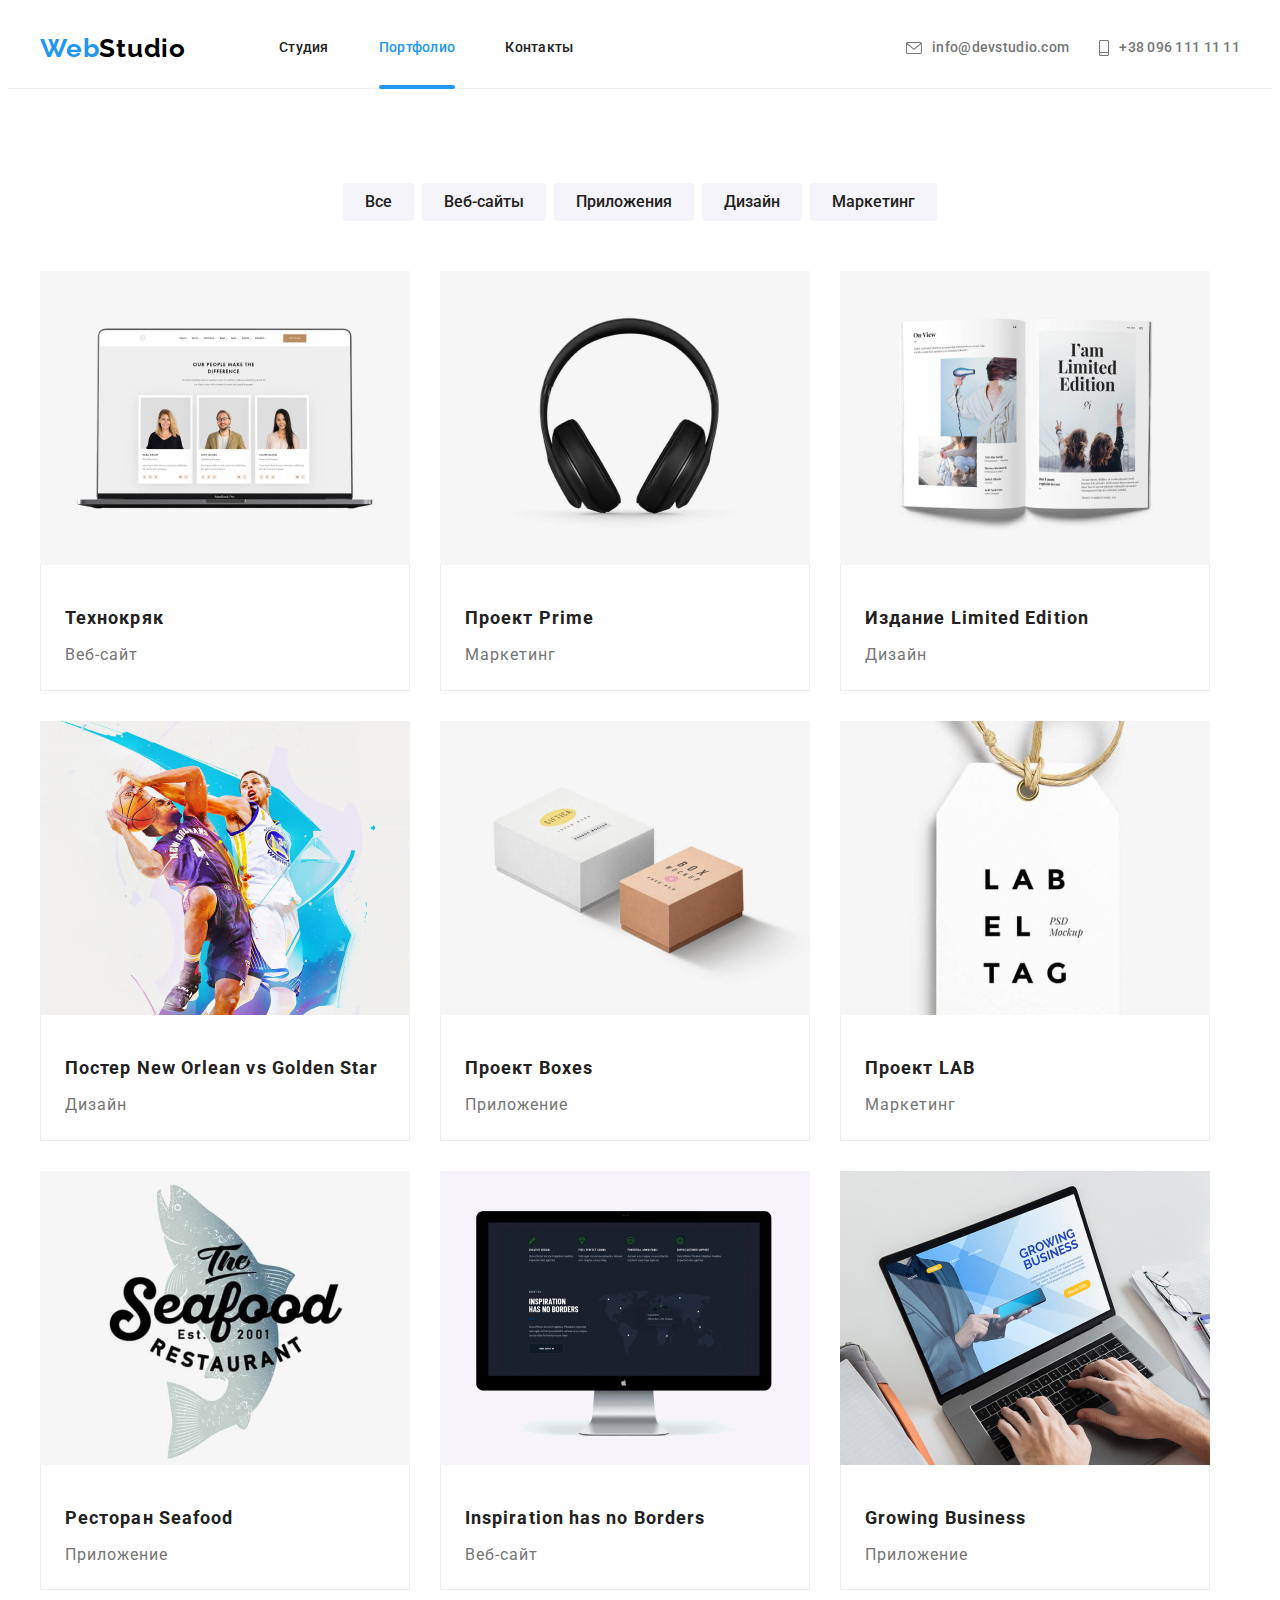
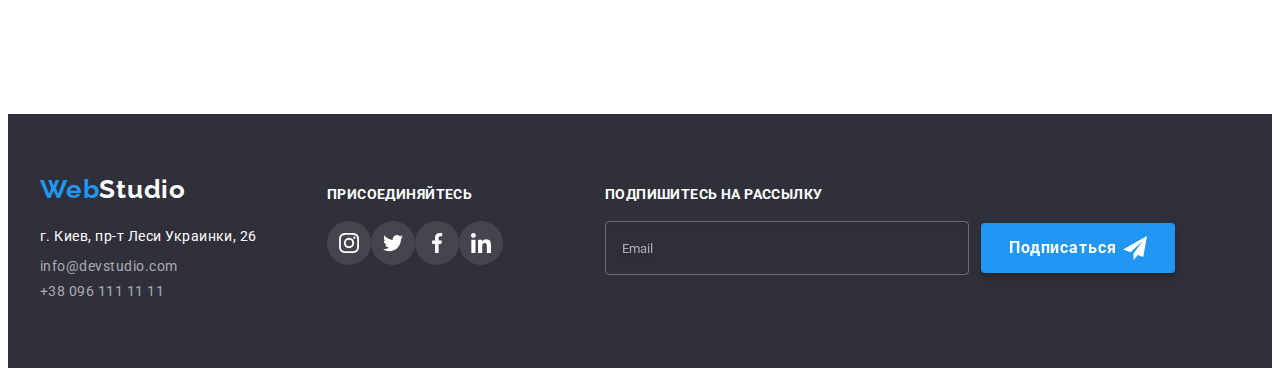
==== commit 942df3b6: "добавляет оформление по БЭМ страницы Портфолио" ====
--- a/portfolio.html
+++ b/portfolio.html
@@ -58,162 +58,162 @@
 
     <main>
         <!--  section Portfolio-->
-       <section  class="section portfolio">
-        <h1 class="visually-hidden">Портфолио</h1>
-            <div class="container portfolio">
+       <section  class="section-portfolio">
+        <h1 class="section-portfolio__visually-hidden">Портфолио</h1>
+            <div class="container-portfolio">
                 <!-- Filters -->
-                <ul class="list flex button-filter-list">
-                    <li class="btn-item"><button class="btn button-filter" type="button">Все</button>
-                    </li>
-                    <li class="btn-item"><button class="btn button-filter" type="button">Веб-сайты</button>
-                    </li>
-                    <li class="btn-item"><button class="btn button-filter" type="button">Приложения</button>
-                    </li>
-                    <li class="btn-item"><button class="btn button-filter" type="button">Дизайн</button>
-                    </li>
-                    <li class="btn-item"><button class="btn button-filter" type="button">Маркетинг</button>
+                <ul class="filter">
+                    <li class="filter__btn-item"><button class="filter__button" type="button">Все</button>
+                    </li>
+                    <li class="filter__btn-item"><button class="filter__button" type="button">Веб-сайты</button>
+                    </li>
+                    <li class="filter__btn-item"><button class="filter__button" type="button">Приложения</button>
+                    </li>
+                    <li class="filter__btn-item"><button class="filter__button" type="button">Дизайн</button>
+                    </li>
+                    <li class="filter__btn-item"><button class="filter__button" type="button">Маркетинг</button>
                     </li>
                 </ul>
                 <!-- ============================
                     Карточка 1 - START
                 ============================= -->
-                <ul class="list flex">
-                    <li class="portfolio-list">
-                        <div class="portfolio-thumb">
-                            <img class="portfolio-photo" width="370" height="294" src="./images/img_portfolio_page/1_notebook.jpg" alt="Ноутбук">
+                <ul class="card-list">
+                    <li class="card-list__portfolio">
+                        <div class="portfolio-thumb">
+                            <img class="portfolio-thumb__photo" width="370" height="294" src="./images/img_portfolio_page/1_notebook.jpg" alt="Ноутбук">
         <!-- // декоративный overlay на карточку  - start // -->
                             <div class="box-action">
-                                <p class="box-action-text">Ресурс предлагает комплексные предложения с разным уровнем функционала и сервисов. Все
+                                <p class="box-action__text">Ресурс предлагает комплексные предложения с разным уровнем функционала и сервисов. Все
                                     это позволит посетителю получить
                                     исчерпывающие сведения о компании или частном лице.</p>
                             </div>
             <!-- // декоративный overlay на карточку  - end // -->
                         </div>
                         <div class="portfolio-box">
-                            <h2 class="portfolio-title">Технокряк</h2>
-                            <p class="portfolio-text">Веб-сайт</p>
+                            <h2 class="portfolio-box__title">Технокряк</h2>
+                            <p class="portfolio-box__text">Веб-сайт</p>
                         </div>
                     </li>
                     <!-- ============================
                          Карточка 1 - END
                     ============================= -->
-                    <li class="portfolio-list">
-                        <div class="portfolio-thumb">
-                            <img class="portfolio-photo" width="370" height="294" src="./images/img_portfolio_page/2_headphones.jpg" alt="Наушники">
-                            <div class="box-action">
-                                <p class="box-action-text">Ресурс предлагает комплексные предложения с разным уровнем функционала и сервисов. Все
-                                    это позволит посетителю получить
-                                    исчерпывающие сведения о компании или частном лице.</p>
-                            </div>
-                        </div>
-                        <div class="portfolio-box">
-                            <h2 class="portfolio-title">Проект Prime</h2>
-                            <p class="portfolio-text">Маркетинг</p>
+                    <li class="card-list__portfolio">
+                        <div class="portfolio-thumb">
+                            <img class="portfolio-thumb__photo" width="370" height="294" src="./images/img_portfolio_page/2_headphones.jpg" alt="Наушники">
+                            <div class="box-action">
+                                <p class="box-action__text">Ресурс предлагает комплексные предложения с разным уровнем функционала и сервисов. Все
+                                    это позволит посетителю получить
+                                    исчерпывающие сведения о компании или частном лице.</p>
+                            </div>
+                        </div>
+                        <div class="portfolio-box">
+                            <h2 class="portfolio-box__title">Проект Prime</h2>
+                            <p class="portfolio-box__text">Маркетинг</p>
                         </div>
                     </li>
                     <!-- ================================ -->
-                    <li class="portfolio-list">
-                        <div class="portfolio-thumb">
-                            <img class="portfolio-photo" width="370" height="294" src="./images/img_portfolio_page/3_book.jpg" alt="Книга">
-                            <div class="box-action">
-                                <p class="box-action-text">Ресурс предлагает комплексные предложения с разным уровнем функционала и сервисов. Все
-                                    это позволит посетителю получить
-                                    исчерпывающие сведения о компании или частном лице.</p>
-                            </div>
-                        </div>
-                        <div class="portfolio-box">
-                            <h2 class="portfolio-title">Издание Limited Edition</h2>
-                            <p class="portfolio-text">Дизайн</p>
+                    <li class="card-list__portfolio">
+                        <div class="portfolio-thumb">
+                            <img class="portfolio-thumb__photo" width="370" height="294" src="./images/img_portfolio_page/3_book.jpg" alt="Книга">
+                            <div class="box-action">
+                                <p class="box-action__text">Ресурс предлагает комплексные предложения с разным уровнем функционала и сервисов. Все
+                                    это позволит посетителю получить
+                                    исчерпывающие сведения о компании или частном лице.</p>
+                            </div>
+                        </div>
+                        <div class="portfolio-box">
+                            <h2 class="portfolio-box__title">Издание Limited Edition</h2>
+                            <p class="portfolio-box__text">Дизайн</p>
                         </div>
                     </li>
                     <!-- ================================= -->
-                    <li class="portfolio-list">
-                        <div class="portfolio-thumb">
-                            <img class="portfolio-photo" width="370" height="294" src="./images/img_portfolio_page/4_basketball.jpg" alt="Баскетболисты">
-                            <div class="box-action">
-                                <p class="box-action-text">Ресурс предлагает комплексные предложения с разным уровнем функционала и сервисов. Все
-                                    это позволит посетителю получить
-                                    исчерпывающие сведения о компании или частном лице.</p>
-                            </div>
-                        </div>
-                        <div class="portfolio-box">
-                            <h2 class="portfolio-title">Постер New Orlean vs Golden Star</h2>
-                            <p class="portfolio-text">Дизайн</p>
+                    <li class="card-list__portfolio">
+                        <div class="portfolio-thumb">
+                            <img class="portfolio-thumb__photo" width="370" height="294" src="./images/img_portfolio_page/4_basketball.jpg" alt="Баскетболисты">
+                            <div class="box-action">
+                                <p class="box-action__text">Ресурс предлагает комплексные предложения с разным уровнем функционала и сервисов. Все
+                                    это позволит посетителю получить
+                                    исчерпывающие сведения о компании или частном лице.</p>
+                            </div>
+                        </div>
+                        <div class="portfolio-box">
+                            <h2 class="portfolio-box__title">Постер New Orlean vs Golden Star</h2>
+                            <p class="portfolio-box__text">Дизайн</p>
                         </div>
                     </li>
                     <!-- =================================== -->
-                    <li class="portfolio-list">
-                        <div class="portfolio-thumb">
-                            <img class="portfolio-photo" width="370" height="294" src="./images/img_portfolio_page/5_boxes.jpg" alt="Коробки">
-                            <div class="box-action">
-                                <p class="box-action-text">Ресурс предлагает комплексные предложения с разным уровнем функционала и сервисов. Все
-                                    это позволит посетителю получить
-                                    исчерпывающие сведения о компании или частном лице.</p>
-                            </div>
-                        </div>
-                        <div class="portfolio-box">
-                            <h2 class="portfolio-title">Проект Boxes</h2>
-                            <p class="portfolio-text">Приложение</p>
+                    <li class="card-list__portfolio">
+                        <div class="portfolio-thumb">
+                            <img class="portfolio-thumb__photo" width="370" height="294" src="./images/img_portfolio_page/5_boxes.jpg" alt="Коробки">
+                            <div class="box-action">
+                                <p class="box-action__text">Ресурс предлагает комплексные предложения с разным уровнем функционала и сервисов. Все
+                                    это позволит посетителю получить
+                                    исчерпывающие сведения о компании или частном лице.</p>
+                            </div>
+                        </div>
+                        <div class="portfolio-box">
+                            <h2 class="portfolio-box__title">Проект Boxes</h2>
+                            <p class="portfolio-box__text">Приложение</p>
                         </div>
                     </li>
                     <!-- =================================== -->
-                    <li class="portfolio-list">
-                        <div class="portfolio-thumb">
-                            <img class="portfolio-photo" width="370" height="294" src="./images/img_portfolio_page/6_label.jpg" alt="Лейба">
-                            <div class="box-action">
-                                <p class="box-action-text">Ресурс предлагает комплексные предложения с разным уровнем функционала и сервисов. Все
-                                    это позволит посетителю получить
-                                    исчерпывающие сведения о компании или частном лице.</p>
-                            </div>
-                        </div>
-                        <div class="portfolio-box">
-                            <h2 class="portfolio-title">Проект LAB</h2>
-                            <p class="portfolio-text">Маркетинг</p>
+                    <li class="card-list__portfolio">
+                        <div class="portfolio-thumb">
+                            <img class="portfolio-thumb__photo" width="370" height="294" src="./images/img_portfolio_page/6_label.jpg" alt="Лейба">
+                            <div class="box-action">
+                                <p class="box-action__text">Ресурс предлагает комплексные предложения с разным уровнем функционала и сервисов. Все
+                                    это позволит посетителю получить
+                                    исчерпывающие сведения о компании или частном лице.</p>
+                            </div>
+                        </div>
+                        <div class="portfolio-box">
+                            <h2 class="portfolio-box__title">Проект LAB</h2>
+                            <p class="portfolio-box__text">Маркетинг</p>
                         </div>
                     </li>
                     <!-- ===================================== -->
-                    <li class="portfolio-list">
-                        <div class="portfolio-thumb">
-                            <img class="portfolio-photo" width="370" height="294" src="./images/img_portfolio_page/7_seafood.jpg" alt="Морепродукты">
-                            <div class="box-action">
-                                <p class="box-action-text">Ресурс предлагает комплексные предложения с разным уровнем функционала и сервисов. Все
-                                    это позволит посетителю получить
-                                    исчерпывающие сведения о компании или частном лице.</p>
-                            </div>
-                        </div>
-                        <div class="portfolio-box">
-                            <h2 class="portfolio-title">Ресторан Seafood</h2>
-                            <p class="portfolio-text">Приложение</p>
+                    <li class="card-list__portfolio">
+                        <div class="portfolio-thumb">
+                            <img class="portfolio-thumb__photo" width="370" height="294" src="./images/img_portfolio_page/7_seafood.jpg" alt="Морепродукты">
+                            <div class="box-action">
+                                <p class="box-action__text">Ресурс предлагает комплексные предложения с разным уровнем функционала и сервисов. Все
+                                    это позволит посетителю получить
+                                    исчерпывающие сведения о компании или частном лице.</p>
+                            </div>
+                        </div>
+                        <div class="portfolio-box">
+                            <h2 class="portfolio-box__title">Ресторан Seafood</h2>
+                            <p class="portfolio-box__text">Приложение</p>
                         </div>
                     </li>
                     <!-- ===================================== -->
-                    <li class="portfolio-list">
-                        <div class="portfolio-thumb">
-                            <img class="portfolio-photo" width="370" height="294" src="./images/img_portfolio_page/8_screen_computer.jpg" alt="Экран компьютера">
-                            <div class="box-action">
-                                <p class="box-action-text">Ресурс предлагает комплексные предложения с разным уровнем функционала и сервисов. Все
-                                    это позволит посетителю получить
-                                    исчерпывающие сведения о компании или частном лице.</p>
-                            </div>
-                        </div>
-                        <div class="portfolio-box">
-                            <h2 class="portfolio-title">Inspiration has no Borders</h2>
-                            <p class="portfolio-text">Веб-сайт</p>
+                    <li class="card-list__portfolio">
+                        <div class="portfolio-thumb">
+                            <img class="portfolio-thumb__photo" width="370" height="294" src="./images/img_portfolio_page/8_screen_computer.jpg" alt="Экран компьютера">
+                            <div class="box-action">
+                                <p class="box-action__text">Ресурс предлагает комплексные предложения с разным уровнем функционала и сервисов. Все
+                                    это позволит посетителю получить
+                                    исчерпывающие сведения о компании или частном лице.</p>
+                            </div>
+                        </div>
+                        <div class="portfolio-box">
+                            <h2 class="portfolio-box__title">Inspiration has no Borders</h2>
+                            <p class="portfolio-box__text">Веб-сайт</p>
                         </div>
                     </li>
                     <!-- ======================================= -->
-                    <li class="portfolio-list">
-                        <div class="portfolio-thumb">
-                            <img class="portfolio-photo" width="370" height="294" src="./images/img_portfolio_page/9_hands.jpg" alt="Руки">
-                            <div class="box-action">
-                                <p class="box-action-text">Ресурс предлагает комплексные предложения с разным уровнем функционала и сервисов. Все
-                                    это позволит посетителю получить
-                                    исчерпывающие сведения о компании или частном лице.</p>
-                            </div>
-                        </div>
-                        <div class="portfolio-box">
-                            <h2 class="portfolio-title">Growing Business</h2>
-                            <p class="portfolio-text">Приложение</p>
+                    <li class="card-list__portfolio">
+                        <div class="portfolio-thumb">
+                            <img class="portfolio-thumb__photo" width="370" height="294" src="./images/img_portfolio_page/9_hands.jpg" alt="Руки">
+                            <div class="box-action">
+                                <p class="box-action__text">Ресурс предлагает комплексные предложения с разным уровнем функционала и сервисов. Все
+                                    это позволит посетителю получить
+                                    исчерпывающие сведения о компании или частном лице.</p>
+                            </div>
+                        </div>
+                        <div class="portfolio-box">
+                            <h2 class="portfolio-box__title">Growing Business</h2>
+                            <p class="portfolio-box__text">Приложение</p>
                         </div>
                     </li>
                     <!-- ====================================== -->
@@ -287,7 +287,7 @@
                     <p class="footer-title">Подпишитесь на рассылку</p>
                     <form class="form-footer">
                 
-                        <label class="visually-hidden">Email</label>
+                        <label class="form-footer__visually-hidden">Email</label>
                         <input class="footer-input" type="email" name="email" placeholder="Email" />
                 
                         <button class="btn footer-submit" type="submit">Подписаться
--- a/css/styles.css
+++ b/css/styles.css
@@ -82,15 +82,15 @@
   overflow: hidden;
 }
 
-.team-title,
-.hero-title,
-.covorker-title,
+.container-team__title,
+.hero-container__title,
+.covorker__title,
 .portfolio-title,
 .portfolio-text,
 .quality-title,
-.title-section,
-.clients-title,
-.paragraph,
+.container-doing__title,
+.container-clients__title,
+.quality-paragraph,
 .not-displayed,
 .futer-title {
   padding: 0px;
@@ -357,7 +357,9 @@
   padding-bottom: 94px;
 }
 
-.hero-section {
+.hero {
+  padding-top: 94px;
+  padding-bottom: 94px;
   background-color: var(--bg-color-hero);
   text-align: center;
 }
@@ -366,7 +368,7 @@
 фон на весь блок Герой - start 
 ============================ */
 
-.overlay {
+.hero--overlay {
   max-width: 1600px;
   margin-left: auto;
   margin-right: auto;
@@ -383,7 +385,17 @@
   background-size: cover;
 }
 
-.hero-title {
+
+.hero-container {
+  width: 1200px;
+  margin-left: auto;
+  margin-right: auto;
+  padding-left: 15px;
+  padding-right: 15px;
+
+}
+
+.hero-container__title {
   margin-top: 0;
   margin-bottom: 30px;
   font-weight: 900;
@@ -412,7 +424,7 @@
   border-radius: 4px;
 }
 
-.hero-button {
+.hero-container__button {
   box-shadow: var(--box-shadow-button);
   padding: 10px 32px;
   font-weight: 700;
@@ -423,8 +435,8 @@
   background-color: var(--accent-color);
   transition: color 250ms cubic-bezier(0.4, 0, 0.2, 1);
 }
-.hero-button:hover,
-.hero-button:focus {
+.hero-container__button:hover,
+.hero-container__button:focus {
   background-color: #188CE8;
 }
 
@@ -455,20 +467,20 @@
 
 .modal {
   position: absolute;
-top: 50%;
-left: 50%;
-padding: 40px;
-text-align: left;
-min-width: 528px;
-min-height: 581px;
-background-color: var(--wight-color);
-box-shadow: 0px 1px 3px rgba(0, 0, 0, 0.12),
-0px 1px 1px rgba(0, 0, 0, 0.14),
-0px 2px 1px rgba(0, 0, 0, 0.2);
-border-radius: 4px;
-
-transform: translate(-50%, -50%) scaleX(1);
-transition: transform 250ms cubic-bezier(0.4, 0, 0.2, 1);
+  top: 50%;
+  left: 50%;
+  padding: 40px;
+  text-align: left;
+  min-width: 528px;
+  min-height: 581px;
+  background-color: var(--wight-color);
+  box-shadow: 0px 1px 3px rgba(0, 0, 0, 0.12),
+  0px 1px 1px rgba(0, 0, 0, 0.14),
+  0px 2px 1px rgba(0, 0, 0, 0.2);
+  border-radius: 4px;
+
+ transform: translate(-50%,   -50%) scaleX(1);
+  transition: transform 250ms cubic-bezier(0.4, 0, 0.2, 1);
 }
 
 .backdrop.is-hidden .modal {
@@ -476,7 +488,17 @@
   
 }
 
-.close-modal {
+.modal-title {
+  font-weight: 700;
+  font-size: 20px;
+  line-height: 1.15;
+  text-align: center;
+  letter-spacing: 0.03em;
+  margin-bottom: 12px;
+  color: var(--title-text-color);
+}
+
+.modal-close {
   position: absolute;
   display: flex;
   align-items: center;
@@ -493,12 +515,12 @@
   cursor: pointer;   
 } 
 
-.close-svg { 
+.modal-close__svg { 
   transition: fill 250ms cubic-bezier(0.4, 0, 0.2, 1); 
 }
 
-.close-modal:hover .close-svg,
-.close-modal:focus .close-svg {
+.modal-close:hover .modal-close__svg,
+.modal-close:focus .modal-close__svg {
   fill: var(--accent-color);
 }
 
@@ -511,7 +533,7 @@
  justify-content: center;
 }
 
-.form-box {
+.form-data__box {
   position: relative;
   display: flex;
   flex-direction: column;
@@ -519,7 +541,7 @@
   margin-bottom: 10px;
 }
 
-.form-label {
+.form-data__label {
   margin-bottom: 4px;
   font-size: 12px;
   line-height: 1.16;
@@ -527,7 +549,7 @@
   color: var(--primary-text-color);
 }
 
-.form-input {
+.form-data__input {
   width: 448px;
   padding: 11px 12px 11px 42px;
   outline: transparent;
@@ -538,7 +560,7 @@
 }
 
 
-.form-icon {
+.form-data__icon {
   position: absolute;
   left: 12px;
   bottom: 11px;
@@ -546,7 +568,7 @@
   transition: fill 250ms cubic-bezier(0.4, 0, 0.2, 1);
 }
 
-.comment-box {
+.form-data__comment-box {
   position: relative;
   display: flex;
   flex-direction: column;
@@ -572,7 +594,7 @@
 }
 
 
-.confirm-label {
+.form-data__confirm-label {
   position: relative;
   display: flex;
   justify-content: center;
@@ -586,18 +608,18 @@
 }
 
 
-.form-input:hover,
-.form-input:focus,
+.form-data__input:hover,
+.form-data__input:focus,
 textarea:hover,
 textarea:focus,
-.form-input:not(:placeholder-shown),
+.form-data__input:not(:placeholder-shown),
 textarea:not(:placeholder-shown){
   border: 1px solid var(--accent-color);
 }
 
-.form-input:hover+.form-icon,
-.form-input:focus+.form-icon,
-.form-input:not(:placeholder-shown)+.form-icon {
+.form-data__input:hover+.form-data__icon,
+.form-data__input:focus+.form-data__icon,
+.form-data__input:not(:placeholder-shown)+.form-data__icon {
   fill: var(--accent-color);
 }
 
@@ -607,22 +629,14 @@
   color: #2196f3;
 }
 
-.form-title {
-  font-weight: 700;
-  font-size: 20px;
-  line-height: 1.15;
-  text-align: center;
-  letter-spacing: 0.03em;
-  margin-bottom: 12px;
-  color: var(--title-text-color);
-}
+
 
 
 .form-box.comment {
   margin-bottom: 0;
 }
 
-.confirm-label {
+.form-data__confirm-label {
   display: flex;
   align-items: center;
   justify-content: center;
@@ -635,27 +649,27 @@
   color: var(--primary-text-color);
 }
 
-.confirm-accent {
+.form-data__confirm-accent {
   text-decoration-line: underline;
   color: var(--accent-color);
   cursor: pointer;
 }
 
 /* скрыть элемент checkbox по-умолчанию при этом сохранив все его свойства */
-.confirm-input {
+.form-data__confirm-input {
   -wekit-appearance: none;
   -moz-appearance: none;
   appearance: none;
 }
 
-.confirm-input {
+.form-data__confirm-input {
   position: absolute;
   top: 5px;
   left: 1px;
 }
 
 
-.confirm-item {
+.form-data__confirm-item {
   display: flex;
   align-items: center;
   justify-content: center;
@@ -667,12 +681,12 @@
 }
 
 
-.confirm-icon {
+.form-data__confirm-icon {
   fill: var(--wight-color);
 }
 
 
-.confirm-input:checked + .confirm-item {
+.form-data__confirm-input:checked + .form-data__confirm-item {
   background-color: var(--accent-color);
   border: 2px solid var(--accent-color);
   
@@ -680,7 +694,7 @@
 
 /* =========================== */
 
-.form-submit {
+.form-data__submit {
   padding: 10px 55px;
   margin-left: auto;
   margin-right: auto;
@@ -695,8 +709,8 @@
   transition: background-color 250ms cubic-bezier(0.4, 0, 0.2, 1), box-shadow 250ms cubic-bezier(0.4, 0, 0.2, 1);
 }
 
-.form-submit:hover,
-.form-submit:focus {
+.form-data__submit:hover,
+.form-data__submit:focus {
   background-color: #188CE8;
   box-shadow: 0px 4px 4px rgba(0, 0, 0, 0.15);
 }
@@ -715,20 +729,34 @@
 SECTION Преимущества - start
 ========================== */
 
-.section.quality {
+.section-quality {
+  padding-top: 94px;
   padding-bottom: 0;
 }
 
-.list > .quality-item {
+.container__visually-hidden {
+    position: absolute;
+    width: 1px;
+    height: 1px;
+    margin: -1px;
+    border: 0;
+    padding: 0;
+    white-space: nowrap;
+    clip-path: inset(100%);
+    clip: rect(0 0 0 0);
+    overflow: hidden;
+  }
+
+.list > .list__quality-item {
   flex-basis: calc(100% / 4 - 30px);
 }
 
-.quality-item {
+.list__quality-item {
   margin-right: 30px;
   
 }
 
-.quality-item:last-child {
+.list__quality-item:last-child {
   margin-right: 0;
 }
 
@@ -736,7 +764,7 @@
     иконка фон - start
  ================== */
 
-.quality-item {
+.list__quality-item {
   margin-right: 30px;
   margin-bottom: 30px;
 }
@@ -750,7 +778,7 @@
   border-radius: 4px;
 }
 
-.icon.svg {
+.quality-paragraph {
   margin: auto;
 }
 
@@ -768,7 +796,7 @@
   color: var(--title-text-color);
 
 }
-.paragraph.quality {
+.quality-paragraph {
   font-size: 14px;
   line-height: 1.71;
   color: var(--primary-text-color);
@@ -782,7 +810,16 @@
 /* ============================== 
 SECTION Чем мы занимаемся - start
 =============================== */
-.title-section {
+
+.container-doing {
+  width: 1200px;
+  margin-left: auto;
+  margin-right: auto;
+  padding-left: 15px;
+  padding-right: 15px;
+}
+
+.container-doing__title {
   margin-bottom: 50px;
   font-weight: 700;
   font-size: 36px;
@@ -792,16 +829,16 @@
   color: var(--title-text-color);
 }
 
-.specialization-item {
+.list__specialization {
   position: relative;
 }
 
-.specialization-item:not(:last-child) {
+.list__specialization:not(:last-child) {
   margin-right: 30px;
 }
 
 
-.card-title {
+.list__card-title {
   position: absolute;
   padding: 27px 0;
   width: 100%;
@@ -826,10 +863,20 @@
 ============================== */
 
 .team-section {
+  padding-top: 94px;
+  padding-bottom: 94px;
   background-color: var(--bg-color-section);
 }
 
-.team-title {
+.container-team {
+  width: 1200px;
+  margin-left: auto;
+  margin-right: auto;
+  padding-left: 15px;
+  padding-right: 15px;
+}
+
+.container-team__title {
   margin-bottom: 50px;
   font-weight: 700;
   font-size: 36px;
@@ -839,22 +886,32 @@
   color: var(--title-text-color);
 }
 
-.covorker {
+.list-covorker {
+  display: flex;
+  flex-wrap: wrap;
+  align-items: center;
+  list-style: none;
+  padding: 0;
+  margin: 0;
+}
+
+
+.list-covorker__item {
   background-color: var(--wight-color)
 }
 
-.covorker-box {
+.covorker__box {
   padding: 30px 15px;
   box-shadow: var(--box-shadow-card);
   border-radius: 0px 0px 4px 4px;
 }
 
-.covorker:not(:last-child) {
+.list-covorker__item:not(:last-child) {
   margin-right: 30px;
 }
 
 
-.covorker-title {
+.covorker__title {
   margin-bottom: 10px;
   font-weight: 500;
   font-size: 16px;
@@ -862,7 +919,7 @@
   text-align: center;
   color: var(--title-text-color);
 }
-.covorker-position {
+.covorker__paragraph {
   margin-bottom: 16px;
   font-size: 16px;
   line-height: 1.18;
@@ -874,20 +931,24 @@
 ICON social-link - start
 ======================== */
 
-.socials-list { 
-  display: flex;
+.socials__list { 
+  display: flex;
+  flex-wrap: wrap;
   align-items: center;
   justify-content: center;
-}
-
-.socials-item {
+  list-style: none;
+  padding: 0;
+  margin: 0;
+}
+
+.social__item {
   margin-right: 10px;
 }
-.socials-item:last-child {
+.socials__item:last-child {
   margin-right: 0;
 }
 
-.socials-link {
+.socials__link {
   display: flex;
   justify-content: center;
   align-items: center;
@@ -900,18 +961,18 @@
   cubic-bezier(0.4, 0, 0.2, 1);
 }
 
-.socials-link:hover,
-.socials-link:focus {
+.socials__link:hover,
+.socials__link:focus {
   background-color: var(--accent-color);
 }
 
-.socials-icon {
+.socials__icon {
   fill: var(--bg-icon);
   transition: fill 250ms cubic-bezier(0.4, 0, 0.2, 1);
 }
 
-.socials-link:hover .socials-icon,
-.socials-link:focus .socials-icon {
+.socials__link:hover .socials__icon,
+.socials__link:focus .socials__icon {
   fill: #ffffff;
 }
 
@@ -926,8 +987,20 @@
 /* ================================ 
 SECTION Постоянные клиенты - start 
 ================================= */
-
-.clients-title {
+.section-clients {
+  padding-top: 94px;
+  padding-bottom: 94px;
+}
+
+.container-clients {
+  width: 1200px;
+  margin-left: auto;
+  margin-right: auto;
+  padding-left: 15px;
+  padding-right: 15px;
+}
+
+.container-clients__title {
   margin-bottom: 50px;
   font-weight: 700;
   font-size: 36px;
@@ -950,7 +1023,7 @@
   margin: 0;
 }
 
-.clients-item {
+.clients-list__item {
   display: flex;
   align-items: center;
   justify-content: center;
@@ -966,12 +1039,12 @@
 }
 
 
-.clients-item:hover {
+.clients-list__item:hover {
   color: var(--accent-color);
   border-color: var(--accent-color);
 }
 
-.clients-icon {
+.clients-list__icon {
   fill: currentColor;
 }
 /* ========================== 
@@ -1148,6 +1221,19 @@
 border-radius: 4px;
 }
 
+
+.form-footer__visually-hidden {
+  position: absolute;
+  width: 1px;
+  height: 1px;
+  margin: -1px;
+  border: 0;
+  padding: 0;
+  white-space: nowrap;
+  clip-path: inset(100%);
+  clip: rect(0 0 0 0);
+  overflow: hidden;
+}
 
 .footer-input {
   font-family: inherit;
@@ -1213,16 +1299,54 @@
 фильтр Кнопки - start
 ================== */
 
-.list.button-filter-list {
+.section-portfolio {
+  padding-top: 94px;
+  padding-bottom: 94px;
+}
+
+.section-portfolio__visually-hidden {
+  position: absolute;
+  width: 1px;
+  height: 1px;
+  margin: -1px;
+  border: 0;
+  padding: 0;
+  white-space: nowrap;
+  clip-path: inset(100%);
+  clip: rect(0 0 0 0);
+  overflow: hidden;
+}
+
+
+.container-portfolio {
+  width: 1200px;
+  margin-left: auto;
+  margin-right: auto;
+  padding-left: 15px;
+  padding-right: 15px;
+}
+
+.filter {
+  display: flex;
+  flex-wrap: wrap;
+  align-items: center;
+  justify-content: center;
+  list-style: none;
+  padding: 0;
+  margin: 0;
   margin-bottom: 50px;
 }
 
-.list.button-filter-list {
-  justify-content: center;
-}
-
-
-.button-filter {
+.filter__btn-item:not(:last-child) {
+  margin-right: 8px;
+}
+
+
+.filter__button {
+  position: relative;
+  display: inline-flex;
+  align-items: center;
+  border: none;
   padding: 6px 22px;
   cursor: pointer;
   font-family: "Roboto";
@@ -1230,14 +1354,15 @@
   font-size: 16px;
   line-height: 1.62;
   text-align: center;
+  border-radius: 4px;
 
   color: var(--title-text-color);
   background-color: #f5f4fa;
   transition: background-color 250ms cubic-bezier(0.4, 0, 0.2, 1), color 250ms cubic-bezier(0.4, 0, 0.2, 1), box-shadow 250ms cubic-bezier(0.4, 0, 0.2, 1);
 }
 
-.button-filter:hover,
-.button-filter:focus {
+.filter__button:hover,
+.filter__button:focus {
   color: var(--wight-color);
   background-color: var(--accent-color);
   box-shadow: var(--box-shadow-active-btn-filter);
@@ -1250,7 +1375,16 @@
 /* ===================================
 таблица с картинками ПОРТФОЛИО - start
 =================================== */
-.portfolio-list {
+
+.card-list {
+  display: flex;
+  flex-wrap: wrap;
+  align-items: center;
+  list-style: none;
+  padding: 0;
+  margin: 0;
+}
+.card-list__portfolio {
   flex-basis: calc(100% / 3 - 30px);
   cursor: pointer;
   margin-right: 30px;
@@ -1261,7 +1395,7 @@
 }
 
 
-.portfolio-list:nth-child(3n) {
+.card-list__portfolio:nth-child(3n) {
   margin-right: 0px;
 }
 
@@ -1289,15 +1423,15 @@
 }
 
 
-.box-action-text {
+.box-action__text {
   font-size: 18px;
   line-height: 1.55;
   letter-spacing: 0.03em;
   color: var(--wight-color)
 }
 
-.portfolio-list:hover.portfolio-thumb >.box-action,
-.portfolio-list:hover .portfolio-thumb > .box-action {
+.card-list__portfolio:hover.portfolio-thumb >.box-action,
+.card-list__portfolio:hover .portfolio-thumb > .box-action {
   opacity: 1;
   transform: translateY(0);
 }
@@ -1305,8 +1439,8 @@
 декоративный overlay на карточку - END
 ==================================== */
 
-.portfolio-list:hover,
-.portfolio-list:focus {
+.card-list__portfolio:hover,
+.card-list__portfolio:focus {
   box-shadow: var(--box-shadow-portfolio-list);
 }
 
@@ -1318,7 +1452,7 @@
   background-color: var(--wight-color);
 }
 
-.portfolio-title {
+.portfolio-box__title {
   margin-bottom: 4px;
   font-size: 18px;
   line-height: 2;
@@ -1326,7 +1460,7 @@
   color: var(--title-text-color);
 }
 
-.portfolio-text {
+.portfolio-box__text {
   font-size: 16px;
   line-height: 1.87;
   letter-spacing: 0.06em;
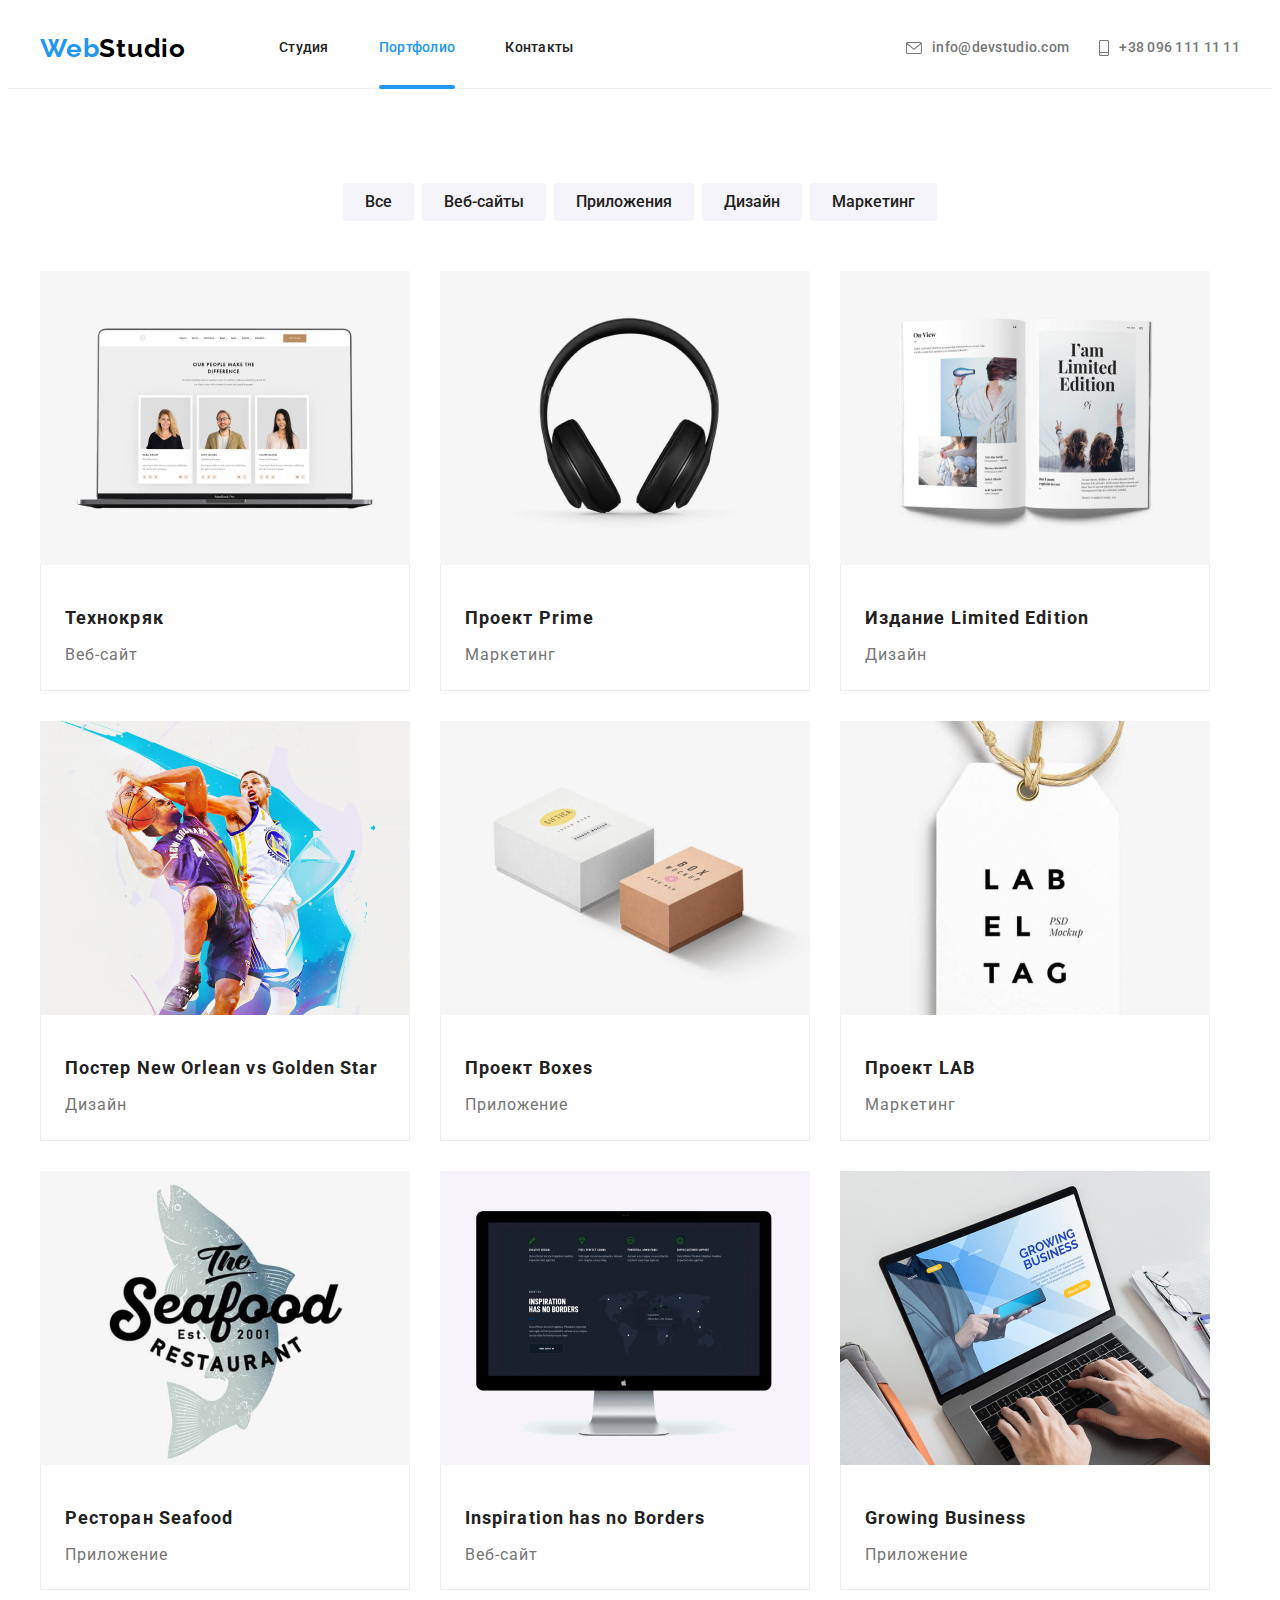
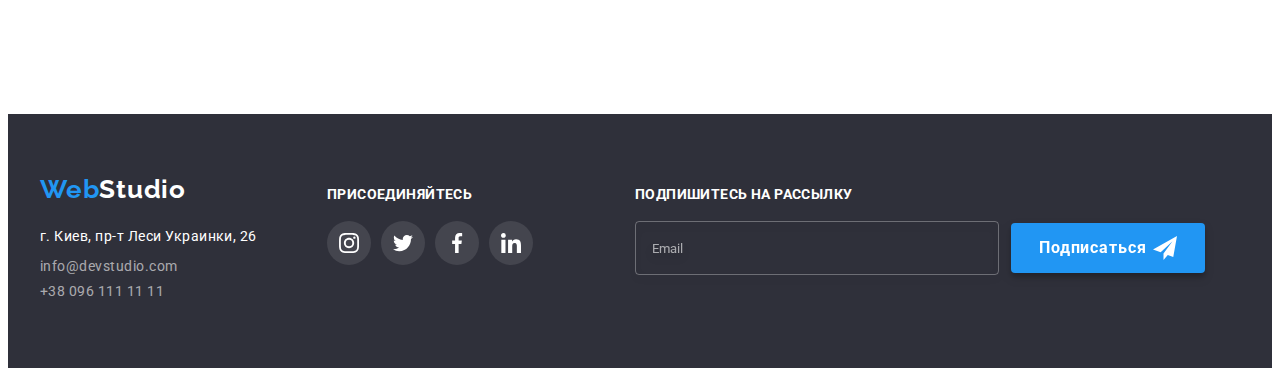
==== commit 818158dc: "исправляет ошибки в футере" ====
--- a/portfolio.html
+++ b/portfolio.html
@@ -247,7 +247,7 @@
                     <h3 class="footer-title">ПРИСОЕДИНЯЙТЕСЬ</h3>
                 
                     <ul class="footer-list">
-                        <li class="socials-item">
+                        <li class="footer-list__socials-item">
                             <a class="footer-socials-link" href="https://instagram.com" target="_blank" rel="noopener noreferrer"
                                 aria-label="Instagram link">
                                 <svg class="footer-socials-icon" width="20" height="20">
@@ -255,7 +255,7 @@
                                 </svg>
                             </a>
                         </li>
-                        <li class="socials-item">
+                        <li class="footer-list__socials-item">
                             <a class="footer-socials-link" href="https://twitter.com" target="_blank" rel="noopener noreferrer"
                                 aria-label="Twitter link">
                                 <svg class="footer-socials-icon" width="20" height="20">
@@ -263,7 +263,7 @@
                                 </svg>
                             </a>
                         </li>
-                        <li class="socials-item">
+                        <li class="footer-list__socials-item">
                             <a class="footer-socials-link" href="https://facebook.com" target="_blank" rel="noopener noreferrer"
                                 aria-label="Facebook link">
                                 <svg class="footer-socials-icon" width="20" height="20">
@@ -271,7 +271,7 @@
                                 </svg>
                             </a>
                         </li>
-                        <li class="socials-item">
+                        <li class="footer-list__socials-item">
                             <a class="footer-socials-link" href="https://linkedin.com" target="_blank" rel="noopener noreferrer"
                                 aria-label="Linkedin link">
                                 <svg class="footer-socials-icon" width="20" height="20">
--- a/css/styles.css
+++ b/css/styles.css
@@ -1162,11 +1162,11 @@
 
 
 
-.footer-socials-item {
+.footer-list__socials-item {
   margin-right: 10px;
 }
 
-.footer-socials-item:last-child {
+.footer-list__socials-item:last-child {
   margin-right: 0;
 }
 
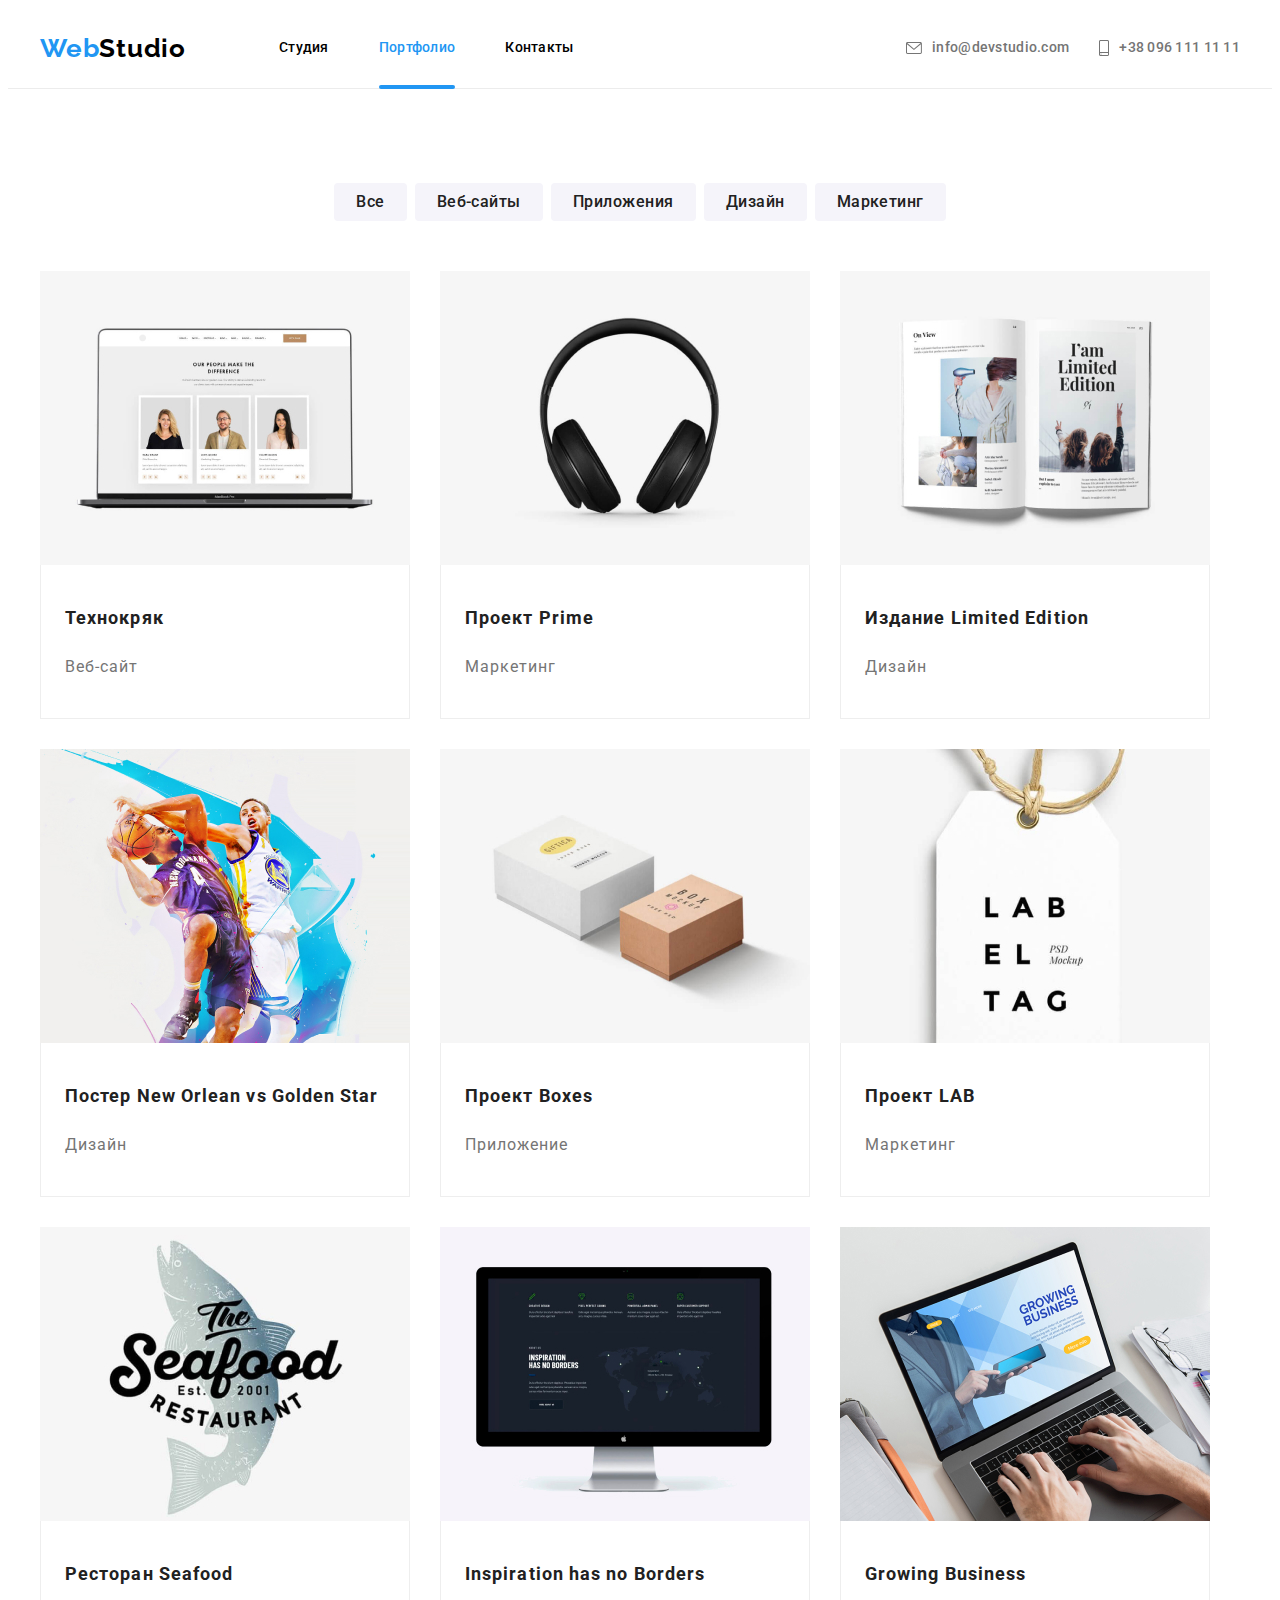
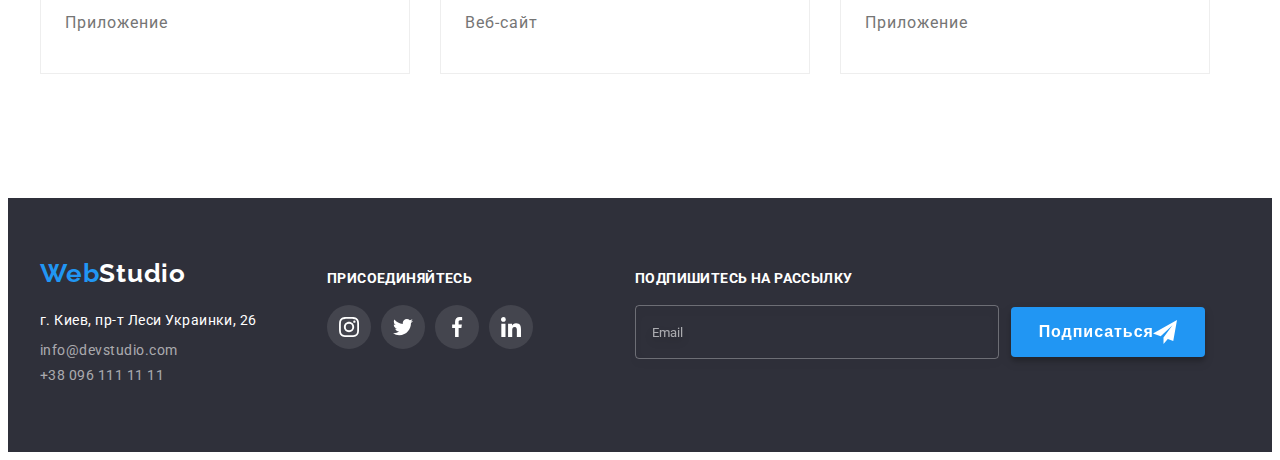
==== commit ead7c50c: "добавляет SASS" ====
--- a/portfolio.html
+++ b/portfolio.html
@@ -13,7 +13,8 @@
     <link rel="stylesheet" href="https://cdnjs.cloudflare.com/ajax/libs/modern-normalize/1.1.0/modern-normalize.min.css"
         integrity="sha512-wpPYUAdjBVSE4KJnH1VR1HeZfpl1ub8YT/NKx4PuQ5NmX2tKuGu6U/JRp5y+Y8XG2tV+wKQpNHVUX03MfMFn9Q=="
         crossorigin="anonymous" referrerpolicy="no-referrer" />
-    <link rel="stylesheet" href="./css/styles.css">
+        <link rel="stylesheet" href="./css/main.min.css">
+
 </head>
 
 <body>
--- a/css/main.min.css
+++ b/css/main.min.css
@@ -0,0 +1 @@
+body{font-family:Roboto,sans-serif;background-color:#fff;letter-spacing:.03em}img{display:block}.link{text-decoration:none}.list{display:-webkit-box;display:-ms-flexbox;display:flex;-ms-flex-wrap:wrap;flex-wrap:wrap;-webkit-box-align:center;-ms-flex-align:center;align-items:center;list-style:none;padding:0;margin:0}.container-team__title,.hero-container__title,.covorker__title,.portfolio-title,.portfolio-text,.quality-title,.container-doing__title,.container-clients__title,.quality-paragraph,.not-displayed,.futer-title{padding:0px;margin:0px}.logo{text-decoration:none;font-family:Raleway,sans-serif;font-weight:700;font-size:26px;line-height:1.19;letter-spacing:.03em;color:var(--logo-text-color)}.logo--accent{text-decoration:none;color:#2196f3}.logo--white{display:inline-block;font-family:Raleway,sans-serif;font-weight:700;font-size:26px;line-height:1.19;letter-spacing:.03em;margin-bottom:20px;text-decoration:none;color:#fff}.navigate>.logo{margin-right:93px}.header{border-bottom:1px solid #ececec}.header__container{width:1200px;margin-left:auto;margin-right:auto;padding-left:15px;padding-right:15px;display:-webkit-box;display:-ms-flexbox;display:flex;-webkit-box-align:center;-ms-flex-align:center;align-items:center}.navigate{display:-webkit-box;display:-ms-flexbox;display:flex;-webkit-box-align:center;-ms-flex-align:center;align-items:center}.btn-item:not(:last-child){margin-right:8px}.navlist{display:-webkit-box;display:-ms-flexbox;display:flex;-ms-flex-wrap:wrap;flex-wrap:wrap;-webkit-box-align:center;-ms-flex-align:center;align-items:center;list-style:none;margin:0;padding:0}.navlist__site:not(:last-child){margin-right:50px}.navlist__site{display:block;padding-top:32px;padding-bottom:32px;font-weight:500;font-size:14px;line-height:1.14;letter-spacing:.02em;list-style:none}.navlist__site--current{padding:0}.navlist__link{text-decoration:none;font-weight:500;font-size:14px;line-height:1.14;letter-spacing:.02em;color:var(--title-text-color);-webkit-transition:color 250ms cubic-bezier(0.4, 0, 0.2, 1);transition:color 250ms cubic-bezier(0.4, 0, 0.2, 1)}.navlist__link--active{position:relative;display:block;padding-top:32px;padding-bottom:32px;-webkit-text-decoration-line:none;text-decoration-line:none}.navlist__link--active::after{position:absolute;content:"";left:0;bottom:-1%;width:100%;height:4px;background:#2196f3;border-radius:2px}.header-contact{display:-webkit-box;display:-ms-flexbox;display:flex;-ms-flex-wrap:wrap;flex-wrap:wrap;-webkit-box-align:center;-ms-flex-align:center;align-items:center;margin:0;padding:0;list-style:none;text-decoration:none}.header-contact__link{display:-webkit-box;display:-ms-flexbox;display:flex;-webkit-box-pack:center;-ms-flex-pack:center;justify-content:center;-webkit-box-align:center;-ms-flex-align:center;align-items:center;padding-top:32px;padding-bottom:32px;font-weight:500;font-size:14px;line-height:1.14;letter-spacing:.02em;text-decoration:none;color:#757575;-webkit-transition:color 250ms cubic-bezier(0.4, 0, 0.2, 1);transition:color 250ms cubic-bezier(0.4, 0, 0.2, 1)}.header-contact__link:hover,.header-contact__link:focus{color:#2196f3}.navlist__link:hover,.navlist__link:focus{color:#2196f3}.navlist__site--current>.navlist__link--active{color:#2196f3}.icon-page{fill:currentColor}.header-contact{margin-left:auto}.header-contact__list:not(:last-child){margin-right:30px}.header-contact__icon{margin-right:10px;fill:currentColor}.header-contact__link:hover.header-contact__icon,.header-contact__link:focus.header-contact__icon{color:#2196f3}.hero{padding-top:94px;padding-bottom:94px;background-color:#c4c4c4;text-align:center}.hero--overlay{max-width:1600px;margin-left:auto;margin-right:auto;padding-top:200px;padding-bottom:200px;background-image:-webkit-gradient(linear, left top, right top, from(rgba(47, 48, 58, 0.4)), to(rgba(47, 48, 58, 0.4))),url(../images/img_main_page/bg_hero_copy.jpeg);background-image:linear-gradient(to right, rgba(47, 48, 58, 0.4), rgba(47, 48, 58, 0.4)),url(../images/img_main_page/bg_hero_copy.jpeg);background-repeat:no-repeat;background-position:center;background-size:cover}.hero-container{width:1200px;margin-left:auto;margin-right:auto;padding-left:15px;padding-right:15px}.hero-container__title{margin-top:0;margin-bottom:30px;font-weight:900;font-size:44px;line-height:1.36;letter-spacing:.06em;color:#fff;text-align:center;text-transform:uppercase}.btn{display:-webkit-inline-box;display:-ms-inline-flexbox;display:inline-flex;-webkit-box-align:center;-ms-flex-align:center;align-items:center;border:none;cursor:pointer;position:relative;border-radius:4px}.hero-container__button{-webkit-box-shadow:0px 4px 4px rgba(0,0,0,.15);box-shadow:0px 4px 4px rgba(0,0,0,.15);padding:10px 32px;font-weight:700;font-size:16px;line-height:1.87;text-align:center;color:#fff;background-color:#2196f3;-webkit-transition:color 250ms cubic-bezier(0.4, 0, 0.2, 1);transition:color 250ms cubic-bezier(0.4, 0, 0.2, 1)}.hero-container__button:hover,.hero-container__button:focus{background-color:#188ce8}.backdrop{position:fixed;top:0;left:0;width:100%;height:100%;background:rgba(0,0,0,.5);opacity:1;-webkit-transition:opacity 250ms cubic-bezier(0.4, 0, 0.2, 1);transition:opacity 250ms cubic-bezier(0.4, 0, 0.2, 1)}.backdrop.is-hidden{visibility:hidden;opacity:0;pointer-events:none}.modal{position:absolute;top:50%;left:50%;padding:40px;text-align:left;min-width:528px;min-height:581px;background-color:#fff;-webkit-box-shadow:0px 1px 3px rgba(0,0,0,.12),0px 1px 1px rgba(0,0,0,.14),0px 2px 1px rgba(0,0,0,.2);box-shadow:0px 1px 3px rgba(0,0,0,.12),0px 1px 1px rgba(0,0,0,.14),0px 2px 1px rgba(0,0,0,.2);border-radius:4px;-webkit-transform:translate(-50%, -50%) scaleX(1);transform:translate(-50%, -50%) scaleX(1);-webkit-transition:-webkit-transform 250ms cubic-bezier(0.4, 0, 0.2, 1);transition:-webkit-transform 250ms cubic-bezier(0.4, 0, 0.2, 1);transition:transform 250ms cubic-bezier(0.4, 0, 0.2, 1);transition:transform 250ms cubic-bezier(0.4, 0, 0.2, 1), -webkit-transform 250ms cubic-bezier(0.4, 0, 0.2, 1)}.backdrop.is-hidden .modal{-webkit-transform:translate(-50%, -50%) scaleX(0);transform:translate(-50%, -50%) scaleX(0)}.modal-title{font-weight:700;font-size:20px;line-height:1.15;letter-spacing:.03em;text-align:center;margin-bottom:12px;color:#212121}.modal-close{position:absolute;display:-webkit-box;display:-ms-flexbox;display:flex;-webkit-box-align:center;-ms-flex-align:center;align-items:center;-webkit-box-pack:center;-ms-flex-pack:center;justify-content:center;padding:0;top:8px;right:8px;width:30px;height:30px;border:1px solid rgba(0,0,0,.1);border-radius:50%;background-color:rgba(0,0,0,0);-webkit-transition:border 250ms cubic-bezier(0.4, 0, 0.2, 1);transition:border 250ms cubic-bezier(0.4, 0, 0.2, 1);cursor:pointer}.modal-close__svg{-webkit-transition:fill 250ms cubic-bezier(0.4, 0, 0.2, 1);transition:fill 250ms cubic-bezier(0.4, 0, 0.2, 1)}.modal-close:hover .modal-close__svg,.modal-close:focus .modal-close__svg{fill:#2196f3}.form-data{display:-webkit-box;display:-ms-flexbox;display:flex;-webkit-box-orient:vertical;-webkit-box-direction:normal;-ms-flex-direction:column;flex-direction:column;-webkit-box-pack:center;-ms-flex-pack:center;justify-content:center}.form-data__box{position:relative;display:-webkit-box;display:-ms-flexbox;display:flex;-webkit-box-orient:vertical;-webkit-box-direction:normal;-ms-flex-direction:column;flex-direction:column;-webkit-box-align:start;-ms-flex-align:start;align-items:flex-start;margin-bottom:10px}.form-data__label{margin-bottom:4px;font-size:12px;line-height:1.16;letter-spacing:.01em;color:#757575}.form-data__input{width:448px;padding:11px 12px 11px 42px;outline:rgba(0,0,0,0);color:#757575;border:1px solid rgba(33,33,33,.2);border-radius:4px;-webkit-transition:border 250ms cubic-bezier(0.4, 0, 0.2, 1);transition:border 250ms cubic-bezier(0.4, 0, 0.2, 1)}.form-data__icon{position:absolute;left:12px;bottom:11px;fill:#212121;-webkit-transition:fill 250ms cubic-bezier(0.4, 0, 0.2, 1);transition:fill 250ms cubic-bezier(0.4, 0, 0.2, 1)}.form-data__comment-box{position:relative;display:-webkit-box;display:-ms-flexbox;display:flex;-webkit-box-orient:vertical;-webkit-box-direction:normal;-ms-flex-direction:column;flex-direction:column;-webkit-box-align:start;-ms-flex-align:start;align-items:flex-start;margin-bottom:20px;width:100%}textarea{width:100%;height:120px;padding:12px 16px;font-size:12px;outline:rgba(0,0,0,0);line-height:1.16;letter-spacing:.01em;color:rgba(117,117,117,.5);border:1px solid rgba(33,33,33,.2);border-radius:4px;-webkit-transition:border 250ms cubic-bezier(0.4, 0, 0.2, 1);transition:border 250ms cubic-bezier(0.4, 0, 0.2, 1);resize:none}.form-data__confirm-label{position:relative;display:-webkit-box;display:-ms-flexbox;display:flex;-webkit-box-pack:center;-ms-flex-pack:center;justify-content:center;-webkit-box-align:center;-ms-flex-align:center;align-items:center;margin-bottom:30px;font-size:14px;width:423px;line-height:1.71;letter-spacing:.03em;color:#757575}.form-data__input:not(:-moz-placeholder-shown), textarea:not(:-moz-placeholder-shown){border:1px solid #2196f3}.form-data__input:not(:-ms-input-placeholder), textarea:not(:-ms-input-placeholder){border:1px solid #2196f3}.form-data__input:hover,.form-data__input:focus,textarea:hover,textarea:focus,.form-data__input:not(:placeholder-shown),textarea:not(:placeholder-shown){border:1px solid #2196f3}.form-data__input:not(:-moz-placeholder-shown)+.form-data__icon{fill:#2196f3}.form-data__input:not(:-ms-input-placeholder)+.form-data__icon{fill:#2196f3}.form-data__input:hover+.form-data__icon,.form-data__input:focus+.form-data__icon,.form-data__input:not(:placeholder-shown)+.form-data__icon{fill:#2196f3}.form-icon:not(:-moz-placeholder-shown){color:#2196f3}.form-icon:not(:-ms-input-placeholder){color:#2196f3}.form-icon:not(:placeholder-shown){color:#2196f3}.form-box.comment{margin-bottom:0}.form-data__confirm-label{display:-webkit-box;display:-ms-flexbox;display:flex;-webkit-box-align:center;-ms-flex-align:center;align-items:center;-webkit-box-pack:center;-ms-flex-pack:center;justify-content:center;width:443px;height:24px;font-size:14px;margin-bottom:30px;line-height:1.71;letter-spacing:.03em;color:#757575}.form-data__confirm-accent{-webkit-text-decoration-line:underline;text-decoration-line:underline;color:#2196f3;cursor:pointer}.form-data__confirm-input{-wekit-appearance:none;-moz-appearance:none;-webkit-appearance:none;appearance:none}.form-data__confirm-input{position:absolute;top:5px;left:1px}.form-data__confirm-item{display:-webkit-box;display:-ms-flexbox;display:flex;-webkit-box-align:center;-ms-flex-align:center;align-items:center;-webkit-box-pack:center;-ms-flex-pack:center;justify-content:center;width:16px;height:15px;margin-right:8px;border:2px solid #212121;border-radius:2px}.form-data__confirm-icon{fill:#fff}.form-data__confirm-input:checked+.form-data__confirm-item{background-color:#2196f3;border:2px solid #2196f3}.form-data__submit{padding:10px 55px;margin-left:auto;margin-right:auto;min-height:50px;min-width:200px;font-weight:700;font-size:16px;line-height:1.87;text-align:center;color:#fff;background-color:#2196f3;-webkit-transition:background-color 250ms cubic-bezier(0.4, 0, 0.2, 1),-webkit-box-shadow 250ms cubic-bezier(0.4, 0, 0.2, 1);transition:background-color 250ms cubic-bezier(0.4, 0, 0.2, 1),-webkit-box-shadow 250ms cubic-bezier(0.4, 0, 0.2, 1);transition:background-color 250ms cubic-bezier(0.4, 0, 0.2, 1),box-shadow 250ms cubic-bezier(0.4, 0, 0.2, 1);transition:background-color 250ms cubic-bezier(0.4, 0, 0.2, 1),box-shadow 250ms cubic-bezier(0.4, 0, 0.2, 1),-webkit-box-shadow 250ms cubic-bezier(0.4, 0, 0.2, 1)}.form-data__submit:hover,.form-data__submit:focus{background-color:#188ce8;-webkit-box-shadow:0px 4px 4px rgba(0,0,0,.15);box-shadow:0px 4px 4px rgba(0,0,0,.15)}.section-quality{padding-top:94px;padding-bottom:94px;padding-bottom:0}.container__visually-hidden{position:absolute;width:1px;height:1px;margin:-1px;border:0;padding:0;white-space:nowrap;-webkit-clip-path:inset(100%);clip-path:inset(100%);clip:rect(0 0 0 0);overflow:hidden}.list>.list__quality-item{-ms-flex-preferred-size:calc(25% - 30px);flex-basis:calc(25% - 30px)}.list__quality-item{margin-right:30px}.list__quality-item:last-child{margin-right:0}.list__quality-item{margin-right:30px;margin-bottom:30px}.box-icon{display:-webkit-box;display:-ms-flexbox;display:flex;-webkit-box-pack:center;-ms-flex-pack:center;justify-content:center;-webkit-box-align:center;-ms-flex-align:center;align-items:center;margin-bottom:30px;height:120px;background-color:#f5f4fa;border-radius:4px}.quality-paragraph{margin:auto}.quality-title{margin-bottom:10px;font-weight:700;font-size:14px;line-height:1.14;text-transform:uppercase;color:#212121}.quality-paragraph{font-size:14px;line-height:1.71;color:#757575}.container-doing{width:1200px;margin-left:auto;margin-right:auto;padding-left:15px;padding-right:15px}.container-doing__title{font-size:36px;line-height:1.16;color:#212121;margin-bottom:50px;text-align:center;color:#212121}.list__specialization{position:relative}.list__specialization:not(:last-child){margin-right:30px}.list__card-title{position:absolute;padding:27px 0;width:100%;left:0;bottom:0;margin:0;font-weight:700;font-size:14px;line-height:1;text-align:center;letter-spacing:.03em;text-transform:uppercase;color:#fff;background-color:rgba(47,48,58,.8)}.team-section{padding-top:94px;padding-bottom:94px;background-color:#f5f4fa}.container-team{width:1200px;margin-left:auto;margin-right:auto;padding-left:15px;padding-right:15px}.container-team__title{font-weight:700;font-size:36px;line-height:1.16;margin-bottom:50px;text-align:center;color:#212121}.list-covorker{display:-webkit-box;display:-ms-flexbox;display:flex;-ms-flex-wrap:wrap;flex-wrap:wrap;-webkit-box-align:center;-ms-flex-align:center;align-items:center;list-style:none;padding:0;margin:0}.list-covorker__item{background-color:#fff}.covorker__box{padding:30px 15px;-webkit-box-shadow:0px 1px 3px rgba(0,0,0,.12),0px 1px 1px rgba(0,0,0,.14),0px 2px 1px rgba(0,0,0,.2);box-shadow:0px 1px 3px rgba(0,0,0,.12),0px 1px 1px rgba(0,0,0,.14),0px 2px 1px rgba(0,0,0,.2);border-radius:0px 0px 4px 4px}.list-covorker__item:not(:last-child){margin-right:30px}.covorker__title{margin-bottom:10px;font-weight:500;font-size:16px;line-height:1.18;text-align:center;color:#212121}.covorker__paragraph{margin-bottom:16px;font-size:16px;line-height:1.18;text-align:center;color:#757575}.socials__list{display:-webkit-box;display:-ms-flexbox;display:flex;-ms-flex-wrap:wrap;flex-wrap:wrap;-webkit-box-align:center;-ms-flex-align:center;align-items:center;-webkit-box-pack:center;-ms-flex-pack:center;justify-content:center;list-style:none;padding:0;margin:0}.social__item{margin-right:10px}.socials__item:last-child{margin-right:0}.socials__link{display:-webkit-box;display:-ms-flexbox;display:flex;-webkit-box-pack:center;-ms-flex-pack:center;justify-content:center;-webkit-box-align:center;-ms-flex-align:center;align-items:center;-ms-flex-preferred-size:calc(25% - 10px);flex-basis:calc(25% - 10px);width:44px;height:44px;border-radius:50%;background-color:rgba(0,0,0,0);-webkit-transition:background-color 250ms cubic-bezier(0.4, 0, 0.2, 1);transition:background-color 250ms cubic-bezier(0.4, 0, 0.2, 1)}.socials__link:hover,.socials__link:focus{background-color:#2196f3}.socials__icon{fill:#afb1b8;-webkit-transition:fill 250ms cubic-bezier(0.4, 0, 0.2, 1);transition:fill 250ms cubic-bezier(0.4, 0, 0.2, 1)}.socials__link:hover .socials__icon,.socials__link:focus .socials__icon{fill:#fff}.section-clients{padding-top:94px;padding-bottom:94px}.container-clients{width:1200px;margin-left:auto;margin-right:auto;padding-left:15px;padding-right:15px}.container-clients__title{margin-bottom:50px;font-weight:700;font-size:36px;line-height:1.16;text-align:center;color:#212121}.clients-list{display:-webkit-box;display:-ms-flexbox;display:flex;-webkit-box-align:center;-ms-flex-align:center;align-items:center;-ms-flex-wrap:wrap;flex-wrap:wrap;gap:30px;list-style:none;padding:0;margin:0}.clients-list__item{display:-webkit-box;display:-ms-flexbox;display:flex;-webkit-box-align:center;-ms-flex-align:center;align-items:center;-webkit-box-pack:center;-ms-flex-pack:center;justify-content:center;width:170px;height:92px;border:1px solid #afb1b8;color:#afb1b8;border-radius:4px;cursor:pointer;-webkit-transition:color 250ms cubic-bezier(0.4, 0, 0.2, 1);transition:color 250ms cubic-bezier(0.4, 0, 0.2, 1);-webkit-transition:border-color 250ms cubic-bezier(0.4, 0, 0.2, 1);transition:border-color 250ms cubic-bezier(0.4, 0, 0.2, 1)}.clients-list__item:hover{color:#2196f3;border-color:#2196f3}.clients-list__icon{fill:currentColor}.footer{-webkit-box-pack:start;-ms-flex-pack:start;justify-content:flex-start;-webkit-box-align:baseline;-ms-flex-align:baseline;align-items:baseline;padding-top:60px;padding-bottom:60px;background:#2f303a}.footer__container{width:1200px;margin-left:auto;margin-right:auto;padding-left:15px;padding-right:15px;display:-webkit-box;display:-ms-flexbox;display:flex;-ms-flex-wrap:wrap;flex-wrap:wrap;-webkit-box-align:center;-ms-flex-align:center;align-items:center;list-style:none}.footer__list{display:-webkit-box;display:-ms-flexbox;display:flex;-ms-flex-wrap:wrap;flex-wrap:wrap;-webkit-box-align:center;-ms-flex-align:center;align-items:center;padding:0;margin:0}.footer__box{display:list-item}.address{margin-bottom:9px;font-style:normal;font-size:14px;line-height:1.71;color:#fff}.contact{display:block;list-style:none;padding:0;margin:0;font-size:14px;text-decoration:none;color:rgba(255,255,255,.6)}.contact__link{margin-bottom:9px}.contact__text{font-size:14px;text-decoration:none;color:rgba(255,255,255,.6)}.footer__box:not(:last-child){margin-right:70px}.footer-custom{margin-left:32px}.footer-title{margin-top:0;margin-bottom:20px;font-weight:700;font-size:14px;line-height:1;letter-spacing:.03em;text-align:start;text-transform:uppercase;color:#fff}.footer-list{display:-webkit-box;display:-ms-flexbox;display:flex;-webkit-box-align:start;-ms-flex-align:start;align-items:flex-start;-webkit-box-pack:center;-ms-flex-pack:center;justify-content:center;list-style:none;padding-left:0;padding-bottom:30px;margin:0}.footer-list__socials-item{margin-right:10px}.footer-list__socials-item:last-child{margin-right:0}.footer-socials-link{display:-webkit-box;display:-ms-flexbox;display:flex;-webkit-box-pack:center;-ms-flex-pack:center;justify-content:center;-webkit-box-align:center;-ms-flex-align:center;align-items:center;-ms-flex-preferred-size:calc(25% - 10px);flex-basis:calc(25% - 10px);width:44px;height:44px;border-radius:50%;background:rgba(255,255,255,.1);-webkit-transition:background-color 250ms cubic-bezier(0.4, 0, 0.2, 1);transition:background-color 250ms cubic-bezier(0.4, 0, 0.2, 1)}.footer-socials-link:hover,.footer-socials-link:hover:focus{background-color:#2196f3}.footer-socials-icon{fill:#fff}.footer-socials-link:hover .footer-socials-icon,.footer-socials-link:focus .footer-socials-icon{fill:#fff}.form-footer{position:relative;display:-webkit-box;display:-ms-flexbox;display:flex;-webkit-box-align:center;-ms-flex-align:center;align-items:center;-webkit-box-pack:justify;-ms-flex-pack:justify;justify-content:space-between;width:570px;margin-bottom:20px;padding:0;background-color:rgba(0,0,0,0);-webkit-box-sizing:border-box;box-sizing:border-box;-webkit-filter:drop-shadow(0px 4px 4px rgba(0, 0, 0, 0.15));filter:drop-shadow(0px 4px 4px rgba(0, 0, 0, 0.15));border-radius:4px}.form-footer__visually-hidden{position:absolute;width:1px;height:1px;margin:-1px;border:0;padding:0;white-space:nowrap;-webkit-clip-path:inset(100%);clip-path:inset(100%);clip:rect(0 0 0 0);overflow:hidden}.footer-input{font-family:inherit;width:358px;height:50px;margin-right:12px;padding-left:16px;border:1px solid rgba(255,255,255,.3);background-color:rgba(0,0,0,0);-webkit-filter:drop-shadow(0px 4px 4px rgba(0, 0, 0, 0.15));filter:drop-shadow(0px 4px 4px rgba(0, 0, 0, 0.15));border-radius:4px}.footer-input::-webkit-input-placeholder{color:rgba(255,255,255,.6)}.footer-input::-moz-placeholder{color:rgba(255,255,255,.6)}.footer-input:-ms-input-placeholder{color:rgba(255,255,255,.6)}.footer-input::-ms-input-placeholder{color:rgba(255,255,255,.6)}.footer-input::placeholder{color:rgba(255,255,255,.6)}.footer-send{position:absolute;right:28px;top:13px;fill:#fff}.footer-submit{-webkit-appearance:none;-moz-appearance:none;appearance:none;width:200px;margin:0;padding:10px 28px;font-weight:700;font-size:16px;line-height:1.87;letter-spacing:.06em;text-align:center;color:#fff;background-color:#2196f3;-webkit-box-shadow:0px 4px 4px rgba(0,0,0,.15);box-shadow:0px 4px 4px rgba(0,0,0,.15);border-radius:4px}.section-portfolio{padding-top:94px;padding-bottom:94px}.section-portfolio__visually-hidden{position:absolute;width:1px;height:1px;margin:-1px;border:0;padding:0;white-space:nowrap;-webkit-clip-path:inset(100%);clip-path:inset(100%);clip:rect(0 0 0 0);overflow:hidden}.container-portfolio{width:1200px;margin-left:auto;margin-right:auto;padding-left:15px;padding-right:15px}.filter{display:-webkit-box;display:-ms-flexbox;display:flex;-ms-flex-wrap:wrap;flex-wrap:wrap;-webkit-box-align:center;-ms-flex-align:center;align-items:center;-webkit-box-pack:center;-ms-flex-pack:center;justify-content:center;list-style:none;padding:0;margin:0;margin-bottom:50px}.filter__btn-item:not(:last-child){margin-right:8px}.filter__button{position:relative;display:-webkit-inline-box;display:-ms-inline-flexbox;display:inline-flex;-webkit-box-align:center;-ms-flex-align:center;align-items:center;border:none;padding:6px 22px;cursor:pointer;font-family:Roboto,sans-serif;font-weight:500;font-size:16px;line-height:1.62;letter-spacing:.03em;text-align:center;border-radius:4px;color:#212121;background-color:#f5f4fa;-webkit-transition:background-color 250ms cubic-bezier(0.4, 0, 0.2, 1),color 250ms cubic-bezier(0.4, 0, 0.2, 1),-webkit-box-shadow 250ms cubic-bezier(0.4, 0, 0.2, 1);transition:background-color 250ms cubic-bezier(0.4, 0, 0.2, 1),color 250ms cubic-bezier(0.4, 0, 0.2, 1),-webkit-box-shadow 250ms cubic-bezier(0.4, 0, 0.2, 1);transition:background-color 250ms cubic-bezier(0.4, 0, 0.2, 1),color 250ms cubic-bezier(0.4, 0, 0.2, 1),box-shadow 250ms cubic-bezier(0.4, 0, 0.2, 1);transition:background-color 250ms cubic-bezier(0.4, 0, 0.2, 1),color 250ms cubic-bezier(0.4, 0, 0.2, 1),box-shadow 250ms cubic-bezier(0.4, 0, 0.2, 1),-webkit-box-shadow 250ms cubic-bezier(0.4, 0, 0.2, 1)}.filter__button:hover,.filter__button:focus{color:#fff;background-color:#2196f3;-webkit-box-shadow:0px 3px 1px rgba(0,0,0,.1),0px 1px 2px rgba(0,0,0,.08),0px 2px 2px rgba(0,0,0,.12);box-shadow:0px 3px 1px rgba(0,0,0,.1),0px 1px 2px rgba(0,0,0,.08),0px 2px 2px rgba(0,0,0,.12)}.card-list{display:-webkit-box;display:-ms-flexbox;display:flex;-ms-flex-wrap:wrap;flex-wrap:wrap;-webkit-box-align:center;-ms-flex-align:center;align-items:center;list-style:none;padding:0;margin:0}.card-list__portfolio{-ms-flex-preferred-size:calc(33.3333333333% - 30px);flex-basis:calc(33.3333333333% - 30px);cursor:pointer;margin-right:30px;margin-bottom:30px;background-color:#fff;-webkit-transition:-webkit-box-shadow 250ms cubic-bezier(0.4, 0, 0.2, 1);transition:-webkit-box-shadow 250ms cubic-bezier(0.4, 0, 0.2, 1);transition:box-shadow 250ms cubic-bezier(0.4, 0, 0.2, 1);transition:box-shadow 250ms cubic-bezier(0.4, 0, 0.2, 1), -webkit-box-shadow 250ms cubic-bezier(0.4, 0, 0.2, 1)}.card-list__portfolio:nth-child(3n){margin-right:0px}.portfolio-thumb{position:relative;display:-webkit-box;display:-ms-flexbox;display:flex;overflow:hidden}.box-action{padding:63px 24px;position:absolute;left:0;bottom:0;width:100%;height:100%;background-color:rgba(33,150,243,.9);opacity:0;-webkit-transform:translateY(100%);transform:translateY(100%);-webkit-transition:opacity 250ms cubic-bezier(0.4, 0, 0.2, 1),-webkit-transform 250ms cubic-bezier(0.4, 0, 0.2, 1);transition:opacity 250ms cubic-bezier(0.4, 0, 0.2, 1),-webkit-transform 250ms cubic-bezier(0.4, 0, 0.2, 1);transition:transform 250ms cubic-bezier(0.4, 0, 0.2, 1),opacity 250ms cubic-bezier(0.4, 0, 0.2, 1);transition:transform 250ms cubic-bezier(0.4, 0, 0.2, 1),opacity 250ms cubic-bezier(0.4, 0, 0.2, 1),-webkit-transform 250ms cubic-bezier(0.4, 0, 0.2, 1)}.box-action__text{font-size:18px;line-height:1.55;letter-spacing:.03em;color:#fff}.card-list__portfolio:hover.portfolio-thumb>.box-action,.card-list__portfolio:hover .portfolio-thumb>.box-action{opacity:1;-webkit-transform:translateY(0);transform:translateY(0)}.card-list__portfolio:hover,.card-list__portfolio:focus{-webkit-box-shadow:0px 1px 1px rgba(0,0,0,.12),0px 4px 4px rgba(0,0,0,.06),1px 4px 6px rgba(0,0,0,.16);box-shadow:0px 1px 1px rgba(0,0,0,.12),0px 4px 4px rgba(0,0,0,.06),1px 4px 6px rgba(0,0,0,.16)}.portfolio-box{padding:20px 24px;border-left:1px solid #eee;border-right:1px solid #eee;border-bottom:1px solid #eee;background-color:#fff}.portfolio-box__title{margin-bottom:4px;font-size:18px;line-height:2;letter-spacing:.06em;color:#212121}.portfolio-box__text{font-size:16px;line-height:1.87;letter-spacing:.06em;color:#757575}/*# sourceMappingURL=main.min.css.map */